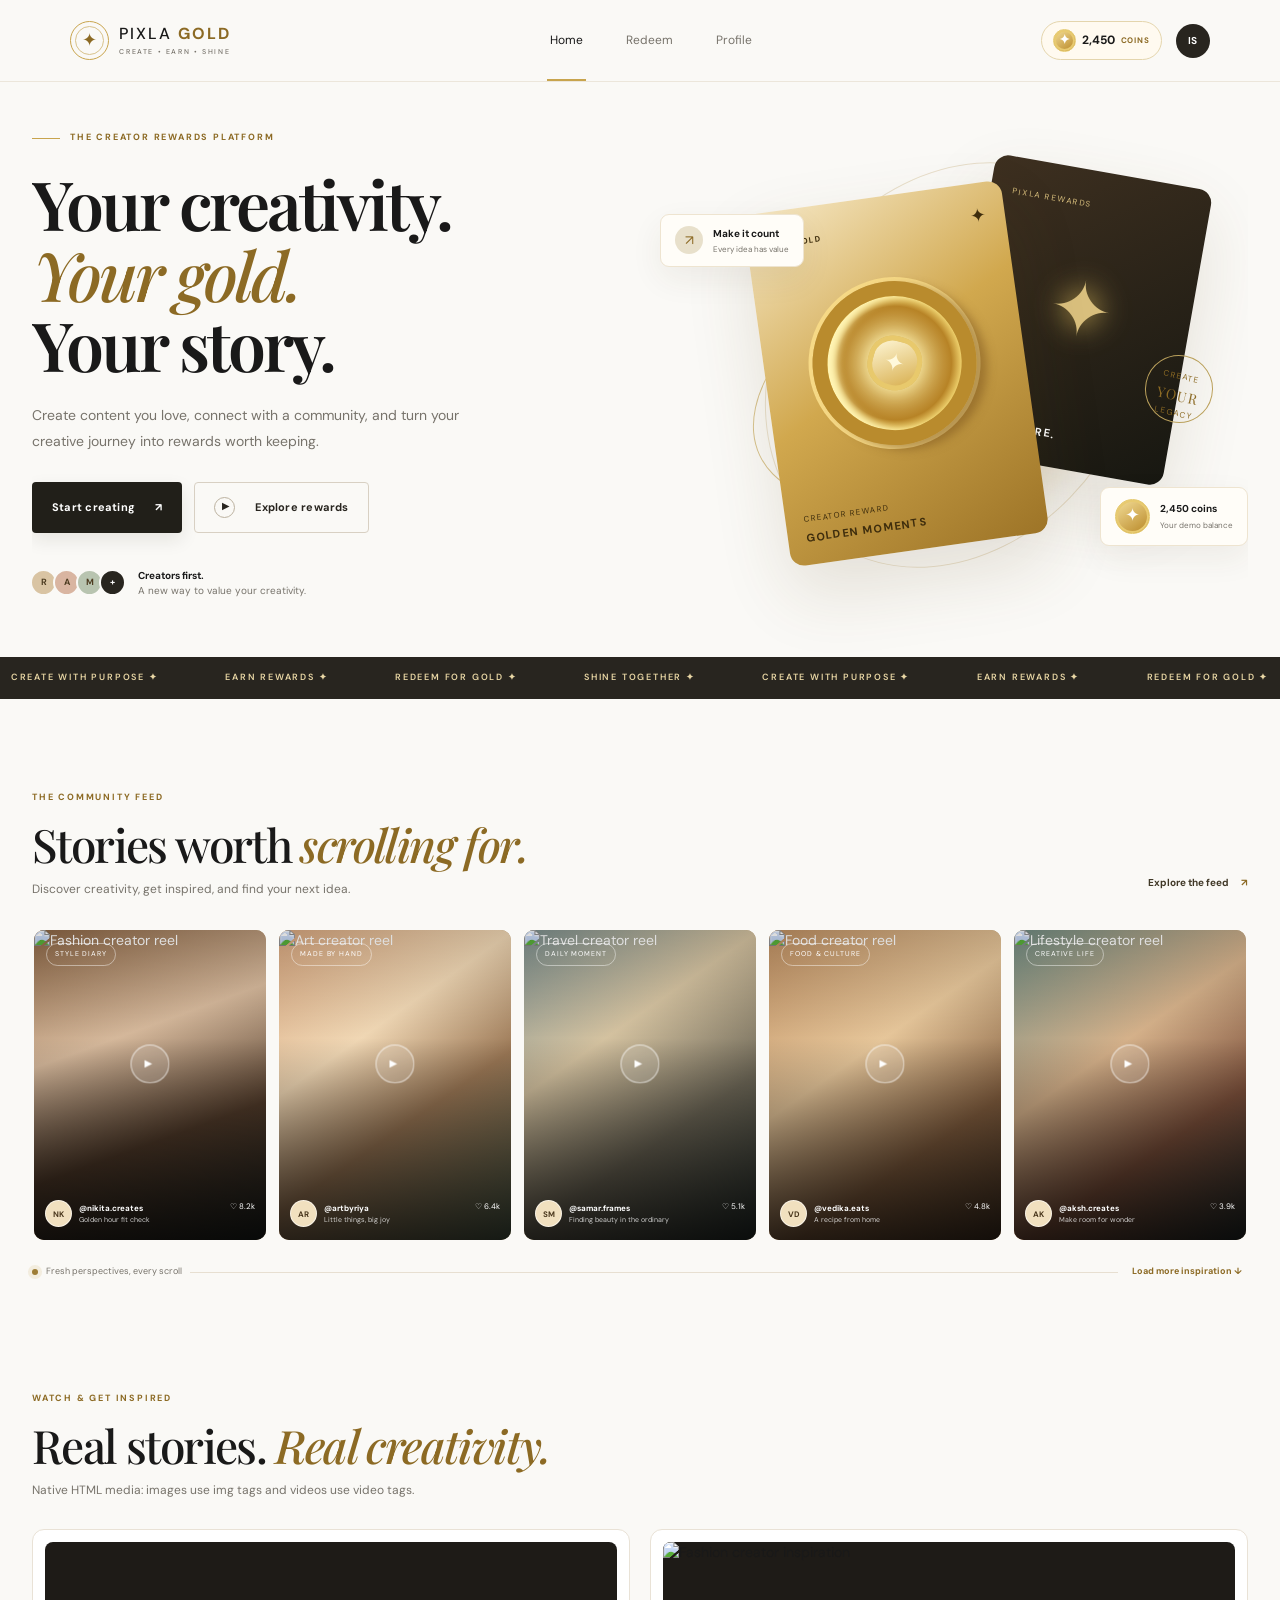
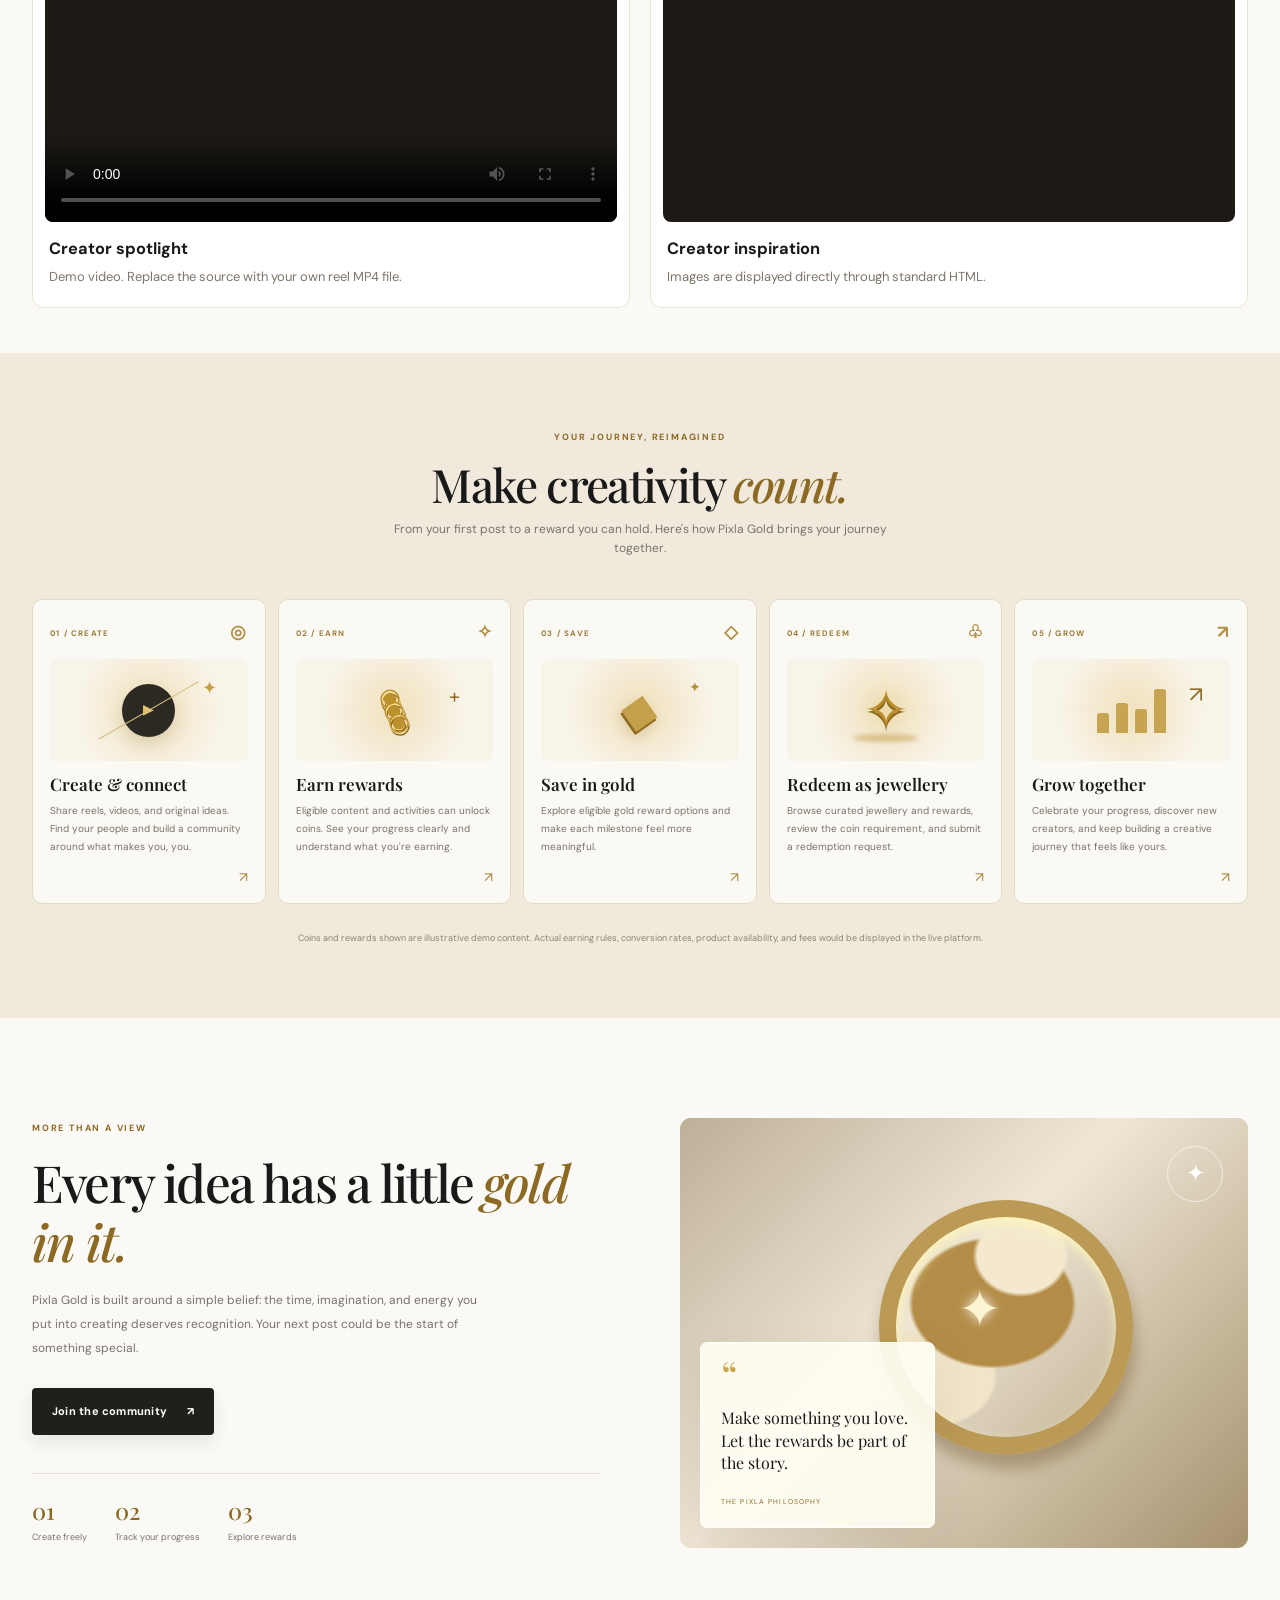
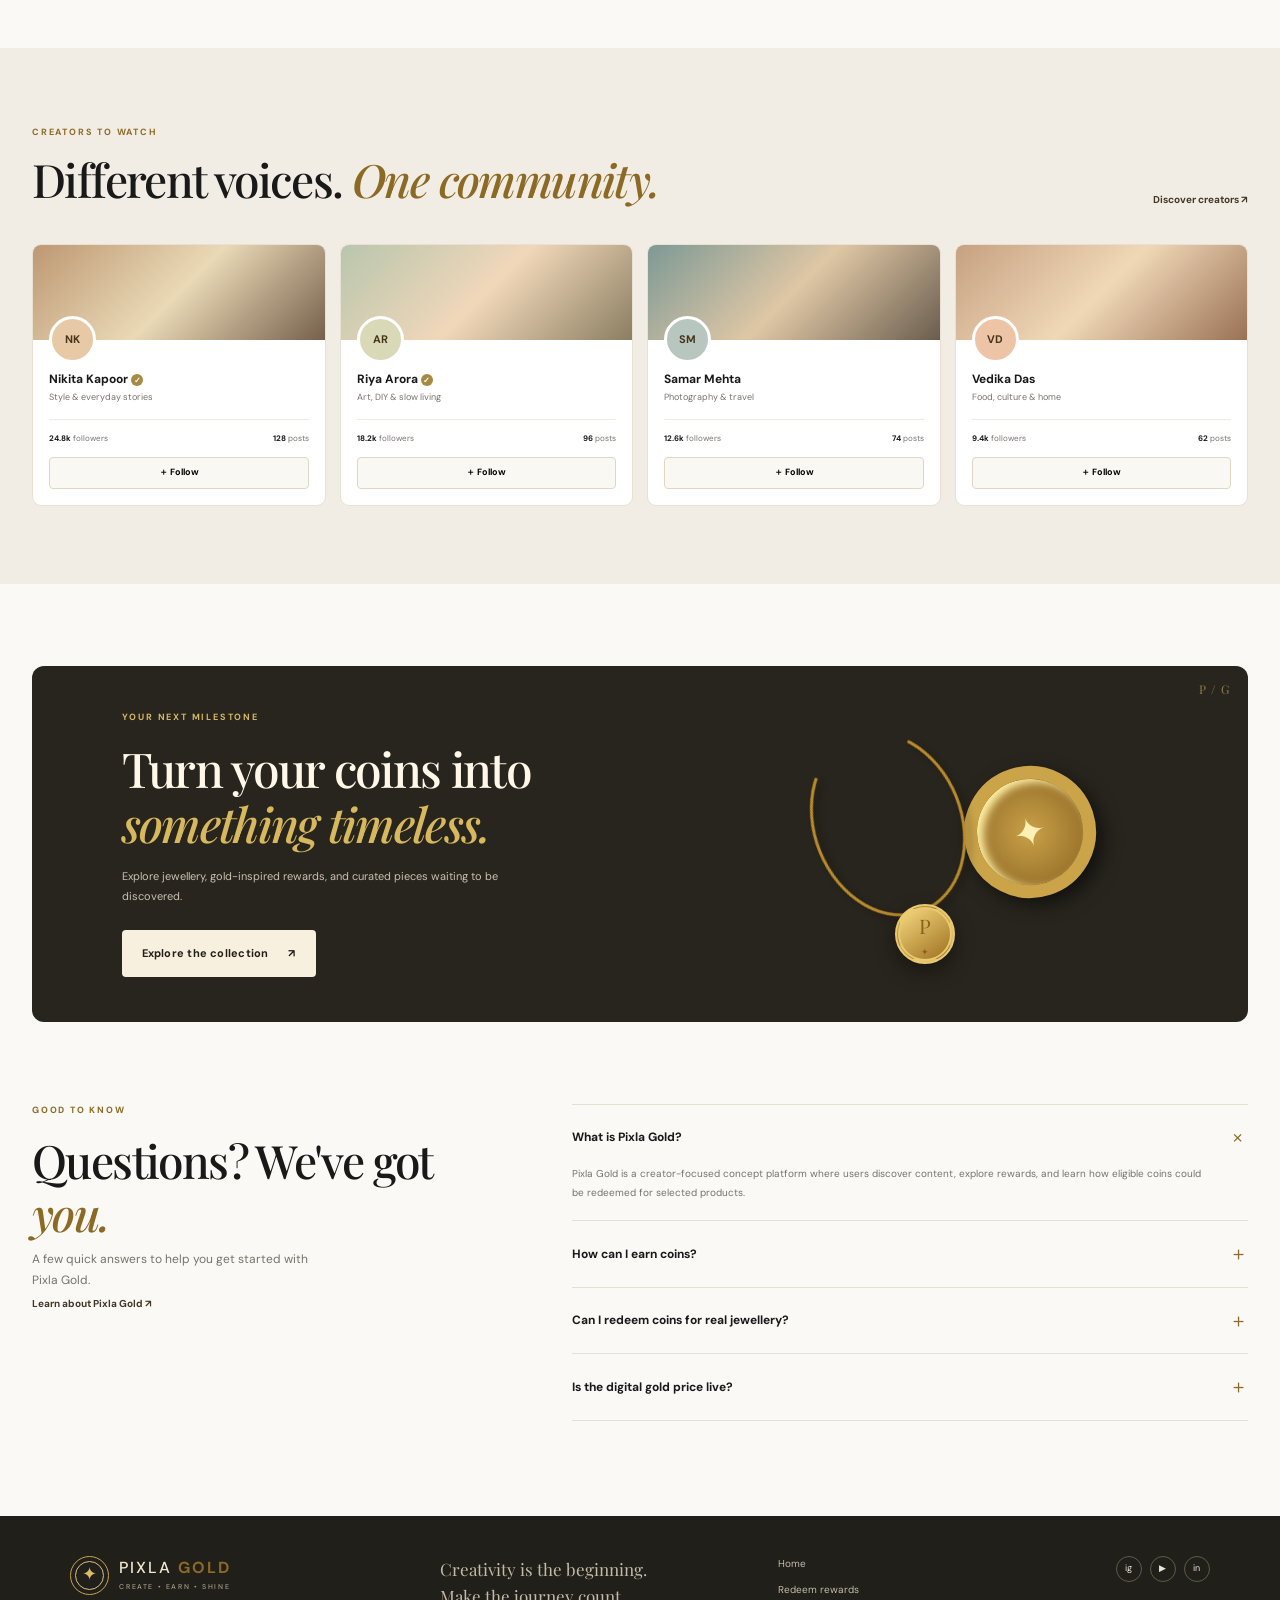
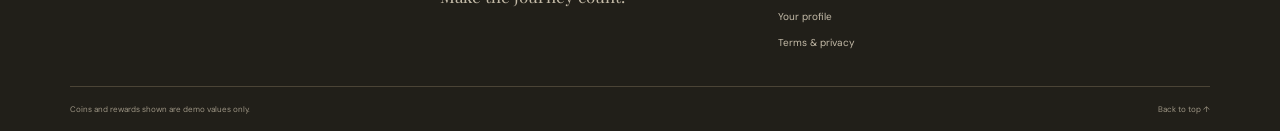
==== index.html @ 20dd3bf3 "Add files via upload" ====
<!DOCTYPE html>
<html lang="en">
<head>
  <meta charset="UTF-8">
  <meta name="viewport" content="width=device-width, initial-scale=1.0">
  <meta name="theme-color" content="#faf9f6">
  <title>PIXLA GOLD — Home</title>
  <link rel="preconnect" href="https://fonts.googleapis.com">
  <link rel="preconnect" href="https://fonts.gstatic.com" crossorigin>
  <link href="https://fonts.googleapis.com/css2?family=DM+Sans:wght@400;500;600;700&family=Playfair+Display:wght@500;600;700&display=swap" rel="stylesheet">
  <link rel="stylesheet" href="style.css">
  <link rel="stylesheet" href="pages.css">
</head>
<body id="top">
<header class="header">
    <a class="brand" href="index.html" aria-label="Pixla Gold home">
      <span class="brand-mark"><span>✦</span></span><span class="brand-copy">PIXLA <b>GOLD</b><small>CREATE • EARN • SHINE</small></span>
    </a>
    <nav class="navbar" aria-label="Main navigation">
      <a class="navbar-link active" href="index.html">Home</a>
      <a class="navbar-link" href="redeem.html">Redeem</a>
      <a class="navbar-link" href="profile.html">Profile</a>
    </nav>
    <div class="header-actions">
      <a class="coin-pill" href="profile.html"><span class="coin-icon">✦</span><span id="header-coins">2,450</span><small>COINS</small></a>
      <a class="avatar-btn" href="profile.html" aria-label="Open profile"><span>IS</span></a>
      <button class="mobile-menu" id="mobile-menu" aria-label="Open menu">☰</button>
    </div>
  </header>
<main>
<div class="page-content">
      <section class="hero section-wrap">
        <div class="hero-copy">
          <div class="eyebrow"><span class="eyebrow-line"></span> THE CREATOR REWARDS PLATFORM</div>
          <h1>Your creativity.<br><em>Your gold.</em><br>Your story.</h1>
          <p class="hero-description">Create content you love, connect with a community, and turn your creative journey into rewards worth keeping.</p>
          <div class="hero-actions">
            <a class="btn btn-dark"  href="profile.html">Start creating <span>↗</span></a>
            <a class="btn btn-light"  href="redeem.html"><span class="play-icon">▶</span> Explore rewards</a>
          </div>
          <div class="hero-proof"><div class="proof-avatars"><span>R</span><span>A</span><span>M</span><span>+</span></div><p><b>Creators first.</b><br><span>A new way to value your creativity.</span></p></div>
        </div>
        <div class="hero-art">
          <div class="hero-orbit orbit-one"></div><div class="hero-orbit orbit-two"></div>
          <div class="hero-glow"></div>
          <div class="hero-card hero-card-back"><span class="tiny-label">PIXLA REWARDS</span><div class="mini-gem">✦</div><div class="back-card-bottom">MAKE IT<br><b>MEAN MORE.</b></div></div>
          <div class="hero-card hero-card-front">
            <div class="card-top"><span>PIXLA <b>GOLD</b></span><span class="card-chip">✦</span></div>
            <div class="gold-ring"><div class="ring-stone">✦</div></div>
            <div class="card-bottom"><span>CREATOR REWARD</span><b>GOLDEN MOMENTS</b></div>
          </div>
          <div class="floating-stat stat-top"><span class="stat-icon">↗</span><div><b>Make it count</b><small>Every idea has value</small></div></div>
          <div class="floating-stat stat-bottom"><span class="coin-icon big">✦</span><div><b>2,450 coins</b><small>Your demo balance</small></div></div>
          <div class="hero-stamp">CREATE<br><span>YOUR</span><br>LEGACY</div>
        </div>
      </section>

      <section class="ticker"><div class="ticker-track"><span>CREATE WITH PURPOSE ✦</span><span>EARN REWARDS ✦</span><span>REDEEM FOR GOLD ✦</span><span>SHINE TOGETHER ✦</span><span>CREATE WITH PURPOSE ✦</span><span>EARN REWARDS ✦</span><span>REDEEM FOR GOLD ✦</span></div></section>

      <section class="section-wrap reels-section">
        <div class="section-heading"><div><div class="eyebrow">THE COMMUNITY FEED</div><h2>Stories worth <em>scrolling for.</em></h2><p>Discover creativity, get inspired, and find your next idea.</p></div><button class="text-link" id="see-all-reels">Explore the feed <span>↗</span></button></div>
        <div class="reels-row" id="reels-row">
          <article class="reel-card reel-one"><img class="reel-media" src="https://images.unsplash.com/photo-1539108753183-100077043a5e?auto=format&fit=crop&w=700&q=85" alt="Fashion creator reel" loading="lazy"><div class="reel-overlay"></div><span class="reel-tag">STYLE DIARY</span><button class="reel-play" aria-label="Play reel">▶</button><div class="reel-info"><span class="creator-avatar">NK</span><div><b>@nikita.creates</b><small>Golden hour fit check</small></div><span class="reel-likes">♡ 8.2k</span></div></article>
          <article class="reel-card reel-two"><img class="reel-media" src="https://images.unsplash.com/photo-1513364776144-60967b0f800f?auto=format&fit=crop&w=700&q=85" alt="Art creator reel" loading="lazy"><div class="reel-overlay"></div><span class="reel-tag">MADE BY HAND</span><button class="reel-play" aria-label="Play reel">▶</button><div class="reel-info"><span class="creator-avatar">AR</span><div><b>@artbyriya</b><small>Little things, big joy</small></div><span class="reel-likes">♡ 6.4k</span></div></article>
          <article class="reel-card reel-three"><img class="reel-media" src="https://images.unsplash.com/photo-1500530855697-b586d89ba3ee?auto=format&fit=crop&w=700&q=85" alt="Travel creator reel" loading="lazy"><div class="reel-overlay"></div><span class="reel-tag">DAILY MOMENT</span><button class="reel-play" aria-label="Play reel">▶</button><div class="reel-info"><span class="creator-avatar">SM</span><div><b>@samar.frames</b><small>Finding beauty in the ordinary</small></div><span class="reel-likes">♡ 5.1k</span></div></article>
          <article class="reel-card reel-four"><img class="reel-media" src="https://images.unsplash.com/photo-1490645935967-10de6ba17061?auto=format&fit=crop&w=700&q=85" alt="Food creator reel" loading="lazy"><div class="reel-overlay"></div><span class="reel-tag">FOOD & CULTURE</span><button class="reel-play" aria-label="Play reel">▶</button><div class="reel-info"><span class="creator-avatar">VD</span><div><b>@vedika.eats</b><small>A recipe from home</small></div><span class="reel-likes">♡ 4.8k</span></div></article>
          <article class="reel-card reel-five"><img class="reel-media" src="https://images.unsplash.com/photo-1490730141103-6cac27aaab94?auto=format&fit=crop&w=700&q=85" alt="Lifestyle creator reel" loading="lazy"><div class="reel-overlay"></div><span class="reel-tag">CREATIVE LIFE</span><button class="reel-play" aria-label="Play reel">▶</button><div class="reel-info"><span class="creator-avatar">AK</span><div><b>@aksh.creates</b><small>Make room for wonder</small></div><span class="reel-likes">♡ 3.9k</span></div></article>
        </div>
        <div class="feed-note"><span class="pulse-dot"></span> Fresh perspectives, every scroll <span class="feed-note-line"></span><button id="load-more">Load more inspiration ↓</button></div>
      </section>

      
      <section class="section-wrap video-section">
        <div class="section-heading"><div><div class="eyebrow">WATCH & GET INSPIRED</div><h2>Real stories. <em>Real creativity.</em></h2><p>Native HTML media: images use img tags and videos use video tags.</p></div></div>
        <div class="video-list">
          <article class="video-card">
            <video controls preload="metadata" poster="https://images.unsplash.com/photo-1529139574466-a303027c1d8b?auto=format&fit=crop&w=900&q=85">
              <source src="https://interactive-examples.mdn.mozilla.net/media/cc0-videos/flower.mp4" type="video/mp4">
              Your browser does not support the video tag.
            </video>
            <h3>Creator spotlight</h3><p>Demo video. Replace the source with your own reel MP4 file.</p>
          </article>
          <article class="video-card">
            <img src="https://images.unsplash.com/photo-1515886657613-9f3515b0c78f?auto=format&fit=crop&w=900&q=85" alt="Fashion creator inspiration" loading="lazy">
            <h3>Creator inspiration</h3><p>Images are displayed directly through standard HTML.</p>
          </article>
        </div>
      </section>
<section class="steps-section">
        <div class="section-wrap">
          <div class="section-heading centered"><div><div class="eyebrow">YOUR JOURNEY, REIMAGINED</div><h2>Make creativity <em>count.</em></h2><p>From your first post to a reward you can hold. Here's how Pixla Gold brings your journey together.</p></div></div>
          <div class="steps-grid">
            <article class="step-card"><div class="step-top"><span>01 / CREATE</span><span class="step-icon">◎</span></div><div class="step-illustration illustration-create"><span class="ill-circle">▶</span><span class="ill-star">✦</span><span class="ill-line"></span></div><h3>Create & connect</h3><p>Share reels, videos, and original ideas. Find your people and build a community around what makes you, you.</p><span class="step-arrow">↗</span></article>
            <article class="step-card"><div class="step-top"><span>02 / EARN</span><span class="step-icon">✧</span></div><div class="step-illustration illustration-earn"><span class="coin-stack">◉<br>◉<br>◉</span><span class="earn-plus">+</span></div><h3>Earn rewards</h3><p>Eligible content and activities can unlock coins. See your progress clearly and understand what you're earning.</p><span class="step-arrow">↗</span></article>
            <article class="step-card"><div class="step-top"><span>03 / SAVE</span><span class="step-icon">◇</span></div><div class="step-illustration illustration-save"><span class="save-gem">◆</span><span class="save-spark">✦</span></div><h3>Save in gold</h3><p>Explore eligible gold reward options and make each milestone feel more meaningful.</p><span class="step-arrow">↗</span></article>
            <article class="step-card"><div class="step-top"><span>04 / REDEEM</span><span class="step-icon">♧</span></div><div class="step-illustration illustration-redeem"><span class="jewel-shape">✧</span><span class="jewel-base"></span></div><h3>Redeem as jewellery</h3><p>Browse curated jewellery and rewards, review the coin requirement, and submit a redemption request.</p><span class="step-arrow">↗</span></article>
            <article class="step-card"><div class="step-top"><span>05 / GROW</span><span class="step-icon">↗</span></div><div class="step-illustration illustration-grow"><span class="grow-bars"><i></i><i></i><i></i><i></i></span><span class="grow-arrow">↗</span></div><h3>Grow together</h3><p>Celebrate your progress, discover new creators, and keep building a creative journey that feels like yours.</p><span class="step-arrow">↗</span></article>
          </div>
          <p class="steps-disclaimer">Coins and rewards shown are illustrative demo content. Actual earning rules, conversion rates, product availability, and fees would be displayed in the live platform.</p>
        </div>
      </section>

      <section class="section-wrap value-section">
        <div class="value-copy"><div class="eyebrow">MORE THAN A VIEW</div><h2>Every idea has a little <em>gold in it.</em></h2><p>Pixla Gold is built around a simple belief: the time, imagination, and energy you put into creating deserves recognition. Your next post could be the start of something special.</p><a class="btn btn-dark"  href="profile.html">Join the community <span>↗</span></a><div class="value-metrics"><div><b>01</b><span>Create freely</span></div><div><b>02</b><span>Track your progress</span></div><div><b>03</b><span>Explore rewards</span></div></div></div>
        <div class="value-visual"><div class="value-image"></div><div class="quote-card"><span>“</span><p>Make something you love. Let the rewards be part of the story.</p><small>THE PIXLA PHILOSOPHY</small></div><div class="value-orb">✦</div></div>
      </section>

      <section class="creator-section"><div class="section-wrap"><div class="section-heading"><div><div class="eyebrow">CREATORS TO WATCH</div><h2>Different voices. <em>One community.</em></h2></div><button class="text-link" id="follow-all">Discover creators ↗</button></div><div class="creator-grid">
        <article class="creator-card"><div class="creator-cover cover-a"></div><div class="creator-details"><span class="creator-big-avatar avatar-a">NK</span><h3>Nikita Kapoor <span class="verified">✓</span></h3><p>Style & everyday stories</p><div class="creator-stats"><span><b>24.8k</b> followers</span><span><b>128</b> posts</span></div><button class="follow-btn">＋ Follow</button></div></article>
        <article class="creator-card"><div class="creator-cover cover-b"></div><div class="creator-details"><span class="creator-big-avatar avatar-b">AR</span><h3>Riya Arora <span class="verified">✓</span></h3><p>Art, DIY & slow living</p><div class="creator-stats"><span><b>18.2k</b> followers</span><span><b>96</b> posts</span></div><button class="follow-btn">＋ Follow</button></div></article>
        <article class="creator-card"><div class="creator-cover cover-c"></div><div class="creator-details"><span class="creator-big-avatar avatar-c">SM</span><h3>Samar Mehta</h3><p>Photography & travel</p><div class="creator-stats"><span><b>12.6k</b> followers</span><span><b>74</b> posts</span></div><button class="follow-btn">＋ Follow</button></div></article>
        <article class="creator-card"><div class="creator-cover cover-d"></div><div class="creator-details"><span class="creator-big-avatar avatar-d">VD</span><h3>Vedika Das</h3><p>Food, culture & home</p><div class="creator-stats"><span><b>9.4k</b> followers</span><span><b>62</b> posts</span></div><button class="follow-btn">＋ Follow</button></div></article>
      </div></div></section>

      <section class="section-wrap reward-banner"><div class="reward-banner-copy"><div class="eyebrow">YOUR NEXT MILESTONE</div><h2>Turn your coins into<br><em>something timeless.</em></h2><p>Explore jewellery, gold-inspired rewards, and curated pieces waiting to be discovered.</p><a class="btn btn-cream"  href="redeem.html">Explore the collection <span>↗</span></a></div><div class="banner-jewellery"><div class="banner-ring">✦</div><div class="banner-necklace"></div><div class="banner-coin">P<span>✦</span></div></div><span class="banner-decor">P / G</span></section>

      <section class="section-wrap faq-section"><div class="faq-intro"><div class="eyebrow">GOOD TO KNOW</div><h2>Questions? We've got <em>you.</em></h2><p>A few quick answers to help you get started with Pixla Gold.</p><a class="text-link"  href="profile.html">Learn about Pixla Gold ↗</a></div><div class="faq-list">
        <details open><summary>What is Pixla Gold? <span>＋</span></summary><p>Pixla Gold is a creator-focused concept platform where users discover content, explore rewards, and learn how eligible coins could be redeemed for selected products.</p></details>
        <details><summary>How can I earn coins? <span>＋</span></summary><p>In this frontend demo, the coin balance is illustrative. A live platform would define eligible activities, verification rules, limits, and reward policies.</p></details>
        <details><summary>Can I redeem coins for real jewellery? <span>＋</span></summary><p>This prototype demonstrates the browsing experience only. Real fulfilment would require a secure backend, verified product inventory, transparent charges, and an operational redemption service.</p></details>
        <details><summary>Is the digital gold price live? <span>＋</span></summary><p>No. No live gold price or financial transaction is connected in this frontend prototype.</p></details>
      </div></section>
    </div>
</main>
  <footer class="footer"><div class="footer-main"><a class="brand footer-brand" href="index.html"><span class="brand-mark"><span>✦</span></span><span class="brand-copy">PIXLA <b>GOLD</b><small>CREATE • EARN • SHINE</small></span></a><p>Creativity is the beginning.<br>Make the journey count.</p><div class="footer-nav"><a href="index.html">Home</a><a href="redeem.html">Redeem rewards</a><a href="profile.html">Your profile</a><a href="#terms" id="terms-link">Terms & privacy</a></div><div class="footer-social"><span>ig</span><span>▶</span><span>in</span></div></div><div class="footer-bottom"><span>Coins and rewards shown are demo values only.</span><a href="#top">Back to top ↑</a></div></footer>
<script src="common.js"></script>
<script src="home.js"></script>
</body>
</html>
---- style.css ----
:root{--paper:#faf9f6;--cream:#f1e8d7;--gold:#c8a44d;--gold-dark:#8c6a24;--ink:#191919;--muted:#77736b;--line:#e7dfd1;--white:#fff;--serif:"Playfair Display",Georgia,serif;--sans:"DM Sans",Arial,sans-serif;--radius:22px;--shadow:0 18px 50px rgba(42,31,10,.08)}
*{box-sizing:border-box}html{scroll-behavior:smooth}body{margin:0;background:var(--paper);color:var(--ink);font-family:var(--sans);font-size:14px;line-height:1.55}button,input{font:inherit}button{cursor:pointer}button:focus-visible,a:focus-visible,input:focus-visible{outline:2px solid var(--gold-dark);outline-offset:3px}a{color:inherit;text-decoration:none}.header{height:82px;padding:0 clamp(20px,5.5vw,88px);display:flex;align-items:center;justify-content:space-between;background:rgba(250,249,246,.92);border-bottom:1px solid rgba(231,223,209,.7);position:sticky;top:0;z-index:50;backdrop-filter:blur(16px)}.brand{display:flex;align-items:center;gap:10px;min-width:190px}.brand-mark{width:39px;height:39px;border:1px solid var(--gold);border-radius:50%;display:grid;place-items:center;color:var(--gold-dark);position:relative}.brand-mark:before{content:"";position:absolute;inset:4px;border:1px solid #d7c18a;border-radius:50%}.brand-mark span{font-size:18px}.brand-copy{font-size:16px;letter-spacing:.12em;font-weight:500;line-height:1.15}.brand-copy b{color:var(--gold-dark);font-weight:700}.brand-copy small{display:block;font-size:7px;letter-spacing:.23em;color:var(--muted);margin-top:5px}.navbar{display:flex;align-items:center;gap:37px;height:100%}.navbar-link{height:100%;border:0;background:none;color:#77736b;font-size:12px;position:relative;padding:0 3px}.navbar-link.active,.navbar-link:hover{color:var(--ink)}.navbar-link.active:after{content:"";height:2px;background:var(--gold);position:absolute;bottom:0;left:0;right:0}.header-actions{display:flex;align-items:center;gap:14px}.coin-pill{display:flex;align-items:center;gap:6px;border:1px solid #e4d5ad;border-radius:40px;padding:7px 11px;background:#fffaf0;font-weight:700;font-size:12px}.coin-pill small{font-size:8px;letter-spacing:.1em;color:var(--gold-dark)}.coin-icon{display:inline-grid;place-items:center;width:23px;height:23px;border-radius:50%;background:linear-gradient(145deg,#f4df9b,#b88725);color:#fff;border:1px solid #e5c96d;font-size:13px;box-shadow:inset 0 0 0 2px #e8ca70}.coin-icon.big{width:35px;height:35px;font-size:18px}.avatar-btn{border:0;background:#28251f;color:#fff;border-radius:50%;width:34px;height:34px;display:grid;place-items:center;font-size:10px;font-weight:700}.mobile-menu{display:none;border:0;background:transparent;font-size:22px}.page{display:none}.page.active{display:block}.section-wrap{width:min(1240px,calc(100% - 64px));margin:0 auto}.hero{min-height:575px;display:grid;grid-template-columns:1fr 1fr;align-items:center;gap:40px;padding-top:45px;padding-bottom:55px;overflow:hidden}.eyebrow{font-size:9px;letter-spacing:.2em;font-weight:700;color:var(--gold-dark);display:flex;align-items:center;gap:10px}.eyebrow-line{height:1px;width:28px;background:var(--gold)}h1,h2,h3,p{margin-top:0}.hero h1,.redeem-hero h1,.profile-heading h1{font:600 clamp(44px,5.3vw,72px)/1.04 var(--serif);letter-spacing:-.045em;margin:23px 0 22px}.hero h1 em,h2 em,.redeem-hero h1 em,.profile-heading h1 em{color:var(--gold-dark);font-weight:500}.hero-description{max-width:440px;color:var(--muted);font-size:14px;line-height:1.9}.hero-actions{display:flex;gap:12px;margin-top:27px}.btn{border:1px solid transparent;border-radius:4px;padding:14px 19px;font-size:11px;letter-spacing:.02em;font-weight:700;display:inline-flex;align-items:center;justify-content:center;gap:20px;transition:transform .2s,background .2s,box-shadow .2s}.btn:hover{transform:translateY(-2px)}.btn-dark{background:#211f19;color:white;box-shadow:0 7px 18px #211f1918}.btn-dark:hover{background:#3a3323}.btn-light{background:transparent;border-color:#d8d0c3;color:#28251f}.btn-light:hover,.btn-outline:hover{background:#f1e8d7}.btn-cream{background:#f8f0de;color:#211f19}.btn-cream:hover{background:#fff}.play-icon{font-size:9px;border:1px solid #bcb2a0;border-radius:50%;width:21px;height:21px;display:grid;place-items:center;padding-left:2px}.hero-proof{display:flex;align-items:center;gap:12px;margin-top:35px}.proof-avatars{display:flex;padding-left:2px}.proof-avatars span{margin-left:-4px;width:27px;height:27px;border:2px solid var(--paper);border-radius:50%;background:#d9c4a3;color:#4e3d22;display:grid;place-items:center;font-size:9px;font-weight:700}.proof-avatars span:nth-child(2){background:#d9b5a1}.proof-avatars span:nth-child(3){background:#b8c4b0}.proof-avatars span:nth-child(4){background:#28251f;color:#fff}.hero-proof p{font-size:10px;line-height:1.5;margin:0}.hero-proof p span{color:var(--muted)}.hero-art{height:470px;position:relative;display:grid;place-items:center}.hero-glow{position:absolute;width:330px;height:330px;border-radius:50%;background:radial-gradient(circle,#e8d8ad 0,#f2e9d6 45%,transparent 72%);filter:blur(4px)}.hero-orbit{position:absolute;border:1px solid #d7c28c;border-radius:50%;transform:rotate(-25deg)}.orbit-one{width:430px;height:235px}.orbit-two{width:350px;height:430px;transform:rotate(35deg);border-color:#e8dfcb}.hero-card{position:absolute;border-radius:14px;box-shadow:0 30px 70px #5a441f24;overflow:hidden}.hero-card-back{width:220px;height:300px;right:10%;top:40px;background:linear-gradient(145deg,#3e3020,#171711);color:#d9bf7d;padding:22px;transform:rotate(10deg)}.tiny-label{font-size:8px;letter-spacing:.2em}.mini-gem{font-size:76px;text-align:center;margin-top:38px;text-shadow:0 0 30px #d8b85b}.back-card-bottom{font-size:11px;letter-spacing:.14em;line-height:1.7;position:absolute;bottom:23px}.back-card-bottom b{color:#fff}.hero-card-front{width:260px;height:355px;left:18%;top:66px;background:linear-gradient(150deg,#f6e8c6,#d1a84e 46%,#9d7427);transform:rotate(-8deg);padding:18px;color:#3e2d0d}.card-top,.card-bottom{display:flex;justify-content:space-between;align-items:center;font-size:8px;letter-spacing:.14em}.card-chip{font-size:19px}.gold-ring{position:absolute;width:164px;height:164px;left:50%;top:47%;transform:translate(-50%,-50%) rotate(-22deg);border-radius:50%;border:15px solid #b98b2d;box-shadow:inset 8px 5px 9px #fff5b5,7px 9px 10px #79521c80,0 0 0 4px #f6d986;display:grid;place-items:center;background:radial-gradient(circle,#f9e9a5 0,#b78326 60%,#e9c965 70%)}.ring-stone{width:54px;height:54px;display:grid;place-items:center;background:linear-gradient(145deg,#fff8d9,#d7ad4b);border:5px solid #e8c96c;border-radius:45% 45% 48% 48%;transform:rotate(45deg);font-size:25px;color:#fff9dc;box-shadow:0 0 20px #fff4b1}.card-bottom{position:absolute;bottom:18px;left:18px;right:18px;display:block}.card-bottom b{display:block;font-size:11px;margin-top:5px;letter-spacing:.12em}.floating-stat{position:absolute;background:#fffdf8;border:1px solid #eee4d0;border-radius:9px;box-shadow:0 12px 32px #4d3c1b12;display:flex;align-items:center;gap:10px;padding:11px 14px;z-index:2}.floating-stat b{display:block;font-size:10px}.floating-stat small{display:block;font-size:8px;color:var(--muted);margin-top:2px}.stat-top{top:84px;left:0}.stat-bottom{bottom:54px;right:0}.stat-icon{width:28px;height:28px;border-radius:50%;background:#e8e0cb;display:grid;place-items:center;color:var(--gold-dark)}.hero-stamp{position:absolute;right:6%;top:48%;font-size:8px;line-height:1.7;letter-spacing:.16em;text-align:center;border:1px solid #bba15c;border-radius:50%;width:68px;height:68px;padding-top:14px;transform:rotate(12deg);color:#8c6a24}.hero-stamp span{font-family:var(--serif);font-size:14px}.ticker{overflow:hidden;background:#28251f;color:#e8d6a4;padding:14px 0}.ticker-track{display:flex;justify-content:space-around;gap:45px;white-space:nowrap;font-size:9px;letter-spacing:.2em;font-weight:600;animation:ticker 30s linear infinite}@keyframes ticker{to{transform:translateX(-8%)}}.reels-section{padding-top:92px;padding-bottom:80px}.section-heading{display:flex;align-items:end;justify-content:space-between;gap:25px;margin-bottom:29px}.section-heading h2,.faq-intro h2,.value-copy h2,.reward-banner h2,.about-section h2,.redeem-how h2{font:500 clamp(30px,3.6vw,46px)/1.15 var(--serif);letter-spacing:-.035em;margin:13px 0 9px}.section-heading p,.faq-intro p{color:var(--muted);font-size:12px;margin-bottom:0}.text-link{border:0;background:none;padding:8px 0;color:#403827;font-size:10px;font-weight:700;white-space:nowrap}.text-link span{color:var(--gold-dark);margin-left:10px}.reels-row{display:grid;grid-template-columns:repeat(5,minmax(0,1fr));gap:13px;overflow-x:auto;scrollbar-width:thin;padding:3px 2px 15px}.reel-card{height:310px;min-width:175px;border-radius:10px;position:relative;overflow:hidden;color:white;background:#a68b65;isolation:isolate}.reel-card:before{content:"";position:absolute;inset:0;z-index:-2;background-size:cover;background-position:center;transition:transform .6s}.reel-card:hover:before{transform:scale(1.07)}.reel-one:before{background:linear-gradient(160deg,#8b6544,#d5b89b 35%,#513b2a 65%,#1d211e)}.reel-two:before{background:linear-gradient(145deg,#d6a57d,#f0d7b4 35%,#9a7755 60%,#4d5c48)}.reel-three:before{background:linear-gradient(145deg,#7b8e8d,#d4c2a0 35%,#6c6656 65%,#252e2b)}.reel-four:before{background:linear-gradient(145deg,#bd8e61,#e6c69a 40%,#815d3e 70%,#443222)}.reel-five:before{background:linear-gradient(145deg,#6f8b82,#d5b18a 40%,#7c503b 68%,#242b29)}.reel-overlay{position:absolute;inset:0;background:linear-gradient(180deg,#00000024 0%,transparent 35%,#000000b8 100%);z-index:-1}.reel-tag{position:absolute;top:13px;left:12px;border:1px solid #ffffff70;border-radius:30px;padding:5px 8px;font-size:7px;letter-spacing:.13em}.reel-play{position:absolute;top:43%;left:50%;transform:translate(-50%,-50%);width:39px;height:39px;border-radius:50%;border:1px solid #ffffffa8;background:#ffffff24;color:#fff;backdrop-filter:blur(6px);font-size:10px;padding-left:3px}.reel-info{position:absolute;bottom:13px;left:11px;right:11px;display:flex;align-items:center;gap:7px}.creator-avatar{width:27px;height:27px;display:grid;place-items:center;border-radius:50%;background:#f1e0bf;color:#49361c;font-size:8px;font-weight:700;flex-shrink:0;border:1px solid #ffffff99}.reel-info b{font-size:8px;display:block}.reel-info small{font-size:7px;display:block;color:#ffffffc9;max-width:100px;white-space:nowrap;overflow:hidden;text-overflow:ellipsis}.reel-likes{font-size:8px;margin-left:auto;align-self:flex-start}.feed-note{display:flex;align-items:center;gap:8px;font-size:9px;color:var(--muted);margin-top:9px}.pulse-dot{width:6px;height:6px;border-radius:50%;background:#9e7d35;box-shadow:0 0 0 4px #c8a44d24}.feed-note-line{height:1px;background:var(--line);flex:1}.feed-note button{border:0;background:none;color:var(--gold-dark);font-size:9px;font-weight:700}.steps-section{background:#f1e9dc;padding:78px 0 72px}.centered{justify-content:center;text-align:center}.centered .eyebrow{justify-content:center}.centered p{max-width:500px;margin:0 auto}.steps-grid{display:grid;grid-template-columns:repeat(5,1fr);gap:12px;margin-top:42px}.step-card{background:#fbf9f4;border:1px solid #e5dac6;border-radius:10px;padding:19px 17px 23px;min-height:305px;position:relative;transition:transform .25s,box-shadow .25s}.step-card:hover{transform:translateY(-5px);box-shadow:var(--shadow)}.step-top{display:flex;justify-content:space-between;align-items:center;color:#9a7b3a;font-size:8px;letter-spacing:.15em;font-weight:700}.step-icon{font-size:18px;color:#b39148}.step-illustration{height:102px;margin:12px 0;display:grid;place-items:center;position:relative;overflow:hidden;background:radial-gradient(circle,#f1e1bc,#f8f4e9 65%);border-radius:7px}.ill-circle{width:53px;height:53px;border-radius:50%;background:#2b2922;color:#e4c46e;display:grid;place-items:center;font-size:14px;box-shadow:0 7px 15px #6d55222c}.ill-star{position:absolute;top:16px;right:31px;color:#c6a044;font-size:18px}.ill-line{position:absolute;width:115px;height:1px;background:#d3bd83;transform:rotate(-30deg)}.coin-stack{font-size:25px;line-height:.5;color:#bc902c;text-shadow:0 2px 0 #f5dc8c,0 4px 0 #8f651c;transform:rotate(-20deg)}.earn-plus{position:absolute;right:33px;top:22px;color:#8c6a24;font-size:20px}.save-gem{font-size:48px;color:#c5a04a;text-shadow:0 3px 0 #8d681e,0 7px 14px #8d681e44;transform:rotate(10deg)}.save-spark{position:absolute;top:18px;right:38px;color:#b48d36}.jewel-shape{font-size:55px;color:#bb8d29;text-shadow:0 3px 0 #8d681e,0 0 20px #dfc77f}.jewel-base{position:absolute;bottom:19px;width:65px;height:8px;border-radius:50%;background:#d8c18b;filter:blur(2px)}.grow-bars{display:flex;align-items:end;gap:7px;height:45px}.grow-bars i{display:block;width:12px;border-radius:3px 3px 0 0;background:#c7a451;height:20px}.grow-bars i:nth-child(2){height:30px}.grow-bars i:nth-child(3){height:24px}.grow-bars i:nth-child(4){height:44px}.grow-arrow{position:absolute;top:19px;right:27px;font-size:22px;color:#8c6a24}.step-card h3{font:600 17px var(--serif);margin:10px 0 7px}.step-card p{font-size:10px;color:var(--muted);line-height:1.8;margin:0}.step-arrow{position:absolute;bottom:15px;right:17px;color:#a9873e}.steps-disclaimer{text-align:center;font-size:9px;color:#8b8374;margin:28px 0 0}.value-section{display:grid;grid-template-columns:1fr 1fr;gap:80px;align-items:center;padding-top:100px;padding-bottom:100px}.value-copy h2{font-size:clamp(35px,4vw,52px);margin:17px 0}.value-copy>p{font-size:12px;line-height:2;color:var(--muted);max-width:450px}.value-copy .btn{margin-top:16px}.value-metrics{display:flex;gap:28px;border-top:1px solid var(--line);margin-top:38px;padding-top:21px}.value-metrics div{display:flex;flex-direction:column;gap:5px}.value-metrics b{font:500 23px var(--serif);color:var(--gold-dark)}.value-metrics span{font-size:9px;color:var(--muted)}.value-visual{height:430px;position:relative;background:#e7ddc8;border-radius:11px;overflow:hidden}.value-image{position:absolute;inset:0;background:radial-gradient(ellipse at 60% 32%,#f7e9c8 0 9%,transparent 10%),radial-gradient(ellipse at 55% 43%,#bc8c36 0 18%,transparent 19%),radial-gradient(ellipse at 45% 60%,#f4e5c2 0 13%,transparent 14%),linear-gradient(135deg,#c1b091,#f1e6d0 44%,#aa9164);filter:saturate(.8)}.value-image:before{content:"";position:absolute;width:220px;height:220px;border:17px solid #c39a43;border-radius:50%;left:35%;top:19%;transform:rotate(25deg);box-shadow:inset 4px 5px 12px #fff5b2,8px 12px 15px #72521d66}.value-image:after{content:"✦";position:absolute;left:49%;top:35%;font-size:52px;color:#fff4c8;text-shadow:0 0 12px #fff}.quote-card{position:absolute;bottom:20px;left:20px;width:235px;padding:20px 20px 17px;background:#fffdf3ed;border:1px solid #fff;border-radius:7px;box-shadow:var(--shadow)}.quote-card>span{font:40px var(--serif);color:var(--gold);line-height:.6}.quote-card p{font:16px/1.4 var(--serif);margin:10px 0 14px}.quote-card small{font-size:7px;letter-spacing:.16em;color:var(--gold-dark)}.value-orb{position:absolute;top:28px;right:25px;border:1px solid #fff9;width:56px;height:56px;border-radius:50%;display:grid;place-items:center;color:white;font-size:23px}.creator-section{background:#f2ede4;padding:78px 0}.creator-grid{display:grid;grid-template-columns:repeat(4,1fr);gap:14px}.creator-card{background:#fff;border:1px solid #e8e0d3;border-radius:9px;overflow:hidden}.creator-cover{height:95px}.cover-a{background:linear-gradient(135deg,#bd9873,#ead9b6,#75604b)}.cover-b{background:linear-gradient(135deg,#b8c6ad,#f1d7ba,#8b7e61)}.cover-c{background:linear-gradient(135deg,#7d9995,#dfc7a5,#6a5d4e)}.cover-d{background:linear-gradient(135deg,#c6a181,#f0d8b7,#9a7155)}.creator-details{padding:0 16px 16px;position:relative}.creator-big-avatar{display:grid;place-items:center;width:47px;height:47px;border-radius:50%;border:3px solid white;margin-top:-24px;position:relative;font-size:11px;font-weight:700;color:#47351a}.avatar-a{background:#e7c9a5}.avatar-b{background:#d9d9b8}.avatar-c{background:#b7c7bf}.avatar-d{background:#edc4a6}.creator-details h3{font-size:12px;margin:7px 0 2px}.verified{display:inline-grid;place-items:center;background:#a68a42;color:#fff;width:12px;height:12px;border-radius:50%;font-size:8px}.creator-details p{font-size:9px;color:var(--muted);margin-bottom:14px}.creator-stats{display:flex;justify-content:space-between;border-top:1px solid #eee8df;padding-top:12px;font-size:8px;color:var(--muted)}.creator-stats b{color:var(--ink)}.follow-btn{width:100%;border:1px solid #e0d6c4;background:#faf8f2;padding:8px;margin-top:13px;border-radius:4px;font-size:9px;font-weight:700}.follow-btn.following{background:#28251f;color:#fff;border-color:#28251f}.reward-banner{background:#28251e;color:#fff8e8;border-radius:12px;margin-top:82px;margin-bottom:82px;min-height:335px;display:flex;align-items:center;justify-content:space-between;padding:45px 7%;position:relative;overflow:hidden}.reward-banner .eyebrow{color:#d4b966}.reward-banner h2{font-size:clamp(35px,4vw,48px);margin:16px 0}.reward-banner h2 em{color:#d7b85d}.reward-banner p{font-size:11px;color:#c9c2b2;max-width:390px;line-height:1.8}.reward-banner .btn{margin-top:12px}.banner-jewellery{height:245px;width:360px;position:relative;flex-shrink:0}.banner-ring{position:absolute;right:62px;top:45px;width:132px;height:132px;border:13px solid #cba449;border-radius:50%;display:grid;place-items:center;font-size:40px;color:#fff0b6;box-shadow:inset 5px 5px 8px #fff0a4,5px 9px 18px #0008;transform:rotate(-18deg);background:radial-gradient(circle,#c9a148,#8b6423)}.banner-necklace{position:absolute;width:150px;height:190px;left:15px;top:8px;border:3px solid #b98b2c;border-top-color:transparent;border-radius:50%;transform:rotate(-22deg);filter:drop-shadow(3px 5px 4px #0006)}.banner-coin{position:absolute;left:97px;bottom:2px;width:60px;height:60px;border-radius:50%;background:linear-gradient(145deg,#f6d980,#9e7020);border:5px double #e9ca70;color:#8b621a;display:grid;place-items:center;font:20px var(--serif);box-shadow:0 8px 20px #0006}.banner-coin span{font-size:9px}.banner-decor{position:absolute;right:18px;top:15px;font:12px var(--serif);letter-spacing:.1em;color:#d7b85d;opacity:.6}.faq-section{display:grid;grid-template-columns:.8fr 1.2fr;gap:90px;padding-bottom:95px}.faq-intro h2{margin-top:16px}.faq-intro p{line-height:1.8;max-width:290px}.faq-intro .text-link{margin-top:20px}.faq-list details{border-bottom:1px solid var(--line);padding:18px 0}.faq-list details:first-child{border-top:1px solid var(--line)}.faq-list summary{list-style:none;display:flex;align-items:center;justify-content:space-between;gap:15px;font-size:12px;font-weight:700;cursor:pointer}.faq-list summary::-webkit-details-marker{display:none}.faq-list summary span{font-size:19px;font-weight:400;color:var(--gold-dark);transition:transform .2s}.faq-list details[open] summary span{transform:rotate(45deg)}.faq-list details p{font-size:10px;color:var(--muted);line-height:1.9;margin:12px 35px 0 0}.footer{background:#211f19;color:#eae4d7;padding:40px clamp(22px,5.5vw,88px) 0}.footer-main{display:grid;grid-template-columns:1.1fr 1fr 1fr auto;gap:25px;align-items:start;padding-bottom:35px}.footer-brand .brand-copy{color:#f4ead2}.footer-brand .brand-copy small{color:#a79d88}.footer-brand .brand-mark{border-color:#c8a44d;color:#d8bc69}.footer-main>p{font:17px/1.6 var(--serif);color:#c4bba8;margin:0}.footer-nav{display:flex;flex-direction:column;gap:11px}.footer-nav button,.footer-nav a{border:0;background:none;text-align:left;color:#c4bba8;font-size:10px;padding:0}.footer-nav button:hover,.footer-nav a:hover{color:#fff}.footer-social{display:flex;gap:8px}.footer-social span{width:26px;height:26px;border:1px solid #625a48;border-radius:50%;display:grid;place-items:center;font-size:9px}.footer-bottom{border-top:1px solid #4b4436;padding:16px 0;display:flex;justify-content:space-between;gap:15px;font-size:8px;color:#9c9483}.footer-bottom button{background:none;border:0;color:#e3d1a0;font-size:8px}.redeem-hero{display:grid;grid-template-columns:1fr .9fr;min-height:480px;align-items:center;gap:50px;padding-top:35px;padding-bottom:45px}.redeem-hero h1{font-size:clamp(42px,5vw,65px)}.redeem-hero-copy>p{font-size:12px;line-height:1.9;color:var(--muted);max-width:450px}.redeem-balance{display:flex;align-items:center;gap:12px;margin-top:30px;padding:13px 15px;background:#fffdf8;border:1px solid var(--line);border-radius:8px;max-width:390px}.redeem-balance small{display:block;font-size:7px;letter-spacing:.14em;color:var(--muted)}.redeem-balance b{font-size:15px}.redeem-balance .text-link{margin-left:auto}.redeem-hero-art{height:365px;position:relative;overflow:hidden;background:linear-gradient(140deg,#e8dcc4,#f5efe3 50%,#d7c49f);border-radius:12px}.redeem-art-disc{position:absolute;width:290px;height:290px;border-radius:50%;background:radial-gradient(circle at 35% 25%,#fff1c1,#c39a41 45%,#8c6422 65%,#ead28b 75%);top:28px;left:50%;transform:translateX(-50%);box-shadow:inset 10px 10px 20px #fff5c4,0 20px 30px #6d501f33}.redeem-necklace{position:absolute;width:195px;height:250px;border:5px solid #bd8b2c;border-top-color:transparent;border-radius:50%;left:50%;top:45px;transform:translateX(-50%) rotate(8deg);filter:drop-shadow(4px 7px 4px #6d501f88)}.redeem-ring{position:absolute;top:135px;left:calc(50% - 38px);width:76px;height:76px;border:10px solid #f0cd69;border-radius:50%;display:grid;place-items:center;color:#fff3bc;font-size:24px;background:linear-gradient(135deg,#a87922,#e5c05e);box-shadow:0 8px 12px #59401666}.redeem-art-caption{position:absolute;bottom:17px;left:20px;right:20px;display:flex;justify-content:space-between;font-size:8px;letter-spacing:.17em;color:#5c4826}.redeem-how{text-align:center;padding-top:38px;padding-bottom:70px}.redeem-how>.eyebrow{justify-content:center}.redeem-how h2{margin:13px 0 30px}.redeem-how-grid{display:grid;grid-template-columns:repeat(3,1fr);text-align:left;gap:18px}.redeem-how-grid>div{padding:23px;border:1px solid var(--line);background:#fffdf9;border-radius:8px}.redeem-how-grid span{display:block;color:var(--gold-dark);font-size:10px;letter-spacing:.15em;margin-bottom:22px}.redeem-how-grid b{font:18px var(--serif)}.redeem-how-grid p{color:var(--muted);font-size:10px;line-height:1.8;margin:8px 0 0}.product-section{padding-top:55px;padding-bottom:80px}.product-search{display:flex;align-items:center;gap:9px;border:1px solid var(--line);background:#fffdf9;border-radius:5px;padding:9px 12px;width:220px}.product-search span{font-size:19px;color:var(--gold-dark)}.product-search input{border:0;outline:0;background:transparent;min-width:0;width:100%;font-size:10px}.category-tabs{display:flex;gap:8px;overflow:auto;padding:2px 0 20px;scrollbar-width:thin}.category-tab{white-space:nowrap;border:1px solid #e5ddcf;background:transparent;border-radius:4px;padding:9px 12px;color:#696357;font-size:9px}.category-tab span{margin-left:10px;color:#9b8a66;font-size:8px}.category-tab.active,.category-tab:hover{background:#28251f;color:#fff;border-color:#28251f}.category-tab.active span{color:#e2c66d}.product-grid{display:grid;grid-template-columns:repeat(3,1fr);gap:20px}.product-card{background:#fff;border:1px solid #e9e2d6;border-radius:8px;overflow:hidden;transition:transform .25s,box-shadow .25s}.product-card:hover{transform:translateY(-4px);box-shadow:var(--shadow)}.product-art{height:225px;display:grid;place-items:center;position:relative;overflow:hidden;background:linear-gradient(140deg,#f2eadb,#e2d0ae)}.product-art:before{content:"";position:absolute;width:175px;height:175px;border-radius:50%;background:radial-gradient(circle,#fff8df,#ddc58e 70%,transparent 72%);opacity:.85}.product-art.gold-art{background:linear-gradient(140deg,#f0e1b7,#d6b56a)}.product-art.digital-art{background:linear-gradient(140deg,#e2e8dc,#b5c1a5)}.product-art.women-art{background:linear-gradient(140deg,#f1dfd4,#d8b49e)}.product-art.men-art{background:linear-gradient(140deg,#dedbd1,#a9a28e)}.product-art.kids-art{background:linear-gradient(140deg,#e8dfed,#c5b3d4)}.product-emoji{position:relative;z-index:1;font-size:82px;filter:drop-shadow(0 9px 7px #6c4c1d2b);color:#b58a30}.product-emoji.ring-emoji{font-size:92px;transform:rotate(-20deg)}.product-emoji.neck-emoji{font-size:86px}.product-label{position:absolute;top:12px;left:12px;background:#fffaf0d9;border:1px solid #fff;padding:5px 8px;border-radius:20px;font-size:7px;letter-spacing:.12em;color:#71551e}.product-heart{position:absolute;right:11px;top:10px;width:27px;height:27px;border:1px solid #ffffffad;border-radius:50%;background:#fff9;color:#5e5140;font-size:15px}.product-info{padding:15px 15px 17px}.product-meta{display:flex;justify-content:space-between;gap:10px;font-size:8px;letter-spacing:.1em;color:#9a7b3a}.product-info h3{font:18px var(--serif);margin:7px 0 5px}.product-info p{font-size:9px;color:var(--muted);margin-bottom:15px}.product-bottom{display:flex;align-items:center;justify-content:space-between;border-top:1px solid #eee7dc;padding-top:12px}.product-price{font-size:12px;font-weight:700}.product-price small{font-size:8px;color:var(--muted);font-weight:400}.redeem-btn{background:#28251f;color:#fff;border:0;border-radius:4px;padding:9px 12px;font-size:9px;font-weight:700}.redeem-btn:hover{background:#59472a}.product-note{font-size:9px;color:#8b8374;line-height:1.8;margin-top:24px}.redeem-promo{background:#a88b4c;color:#fff9e9;border-radius:10px;min-height:265px;padding:40px 6%;display:flex;justify-content:space-between;align-items:center;overflow:hidden;margin-bottom:80px}.redeem-promo .eyebrow{color:#fff1c9}.redeem-promo h2{font:500 39px/1.1 var(--serif);margin:14px 0}.redeem-promo h2 em{color:#fff1be}.redeem-promo p{font-size:10px;max-width:400px;color:#fff4d8;line-height:1.8}.redeem-promo .btn{margin-top:8px}.promo-art{width:270px;height:190px;position:relative;flex-shrink:0}.promo-coin{position:absolute;top:22px;left:65px;width:120px;height:120px;border:8px double #f2d47d;border-radius:50%;display:grid;place-items:center;font:42px var(--serif);color:#9b762c;background:linear-gradient(145deg,#ffed9c,#b48226);box-shadow:0 10px 20px #5b441b55}.promo-star{position:absolute;right:28px;top:0;font-size:32px;color:#fff0b3}.promo-loop{position:absolute;width:180px;height:150px;border:2px solid #f3d57e;border-radius:50%;left:28px;top:17px;transform:rotate(35deg)}.redeem-faq{padding-bottom:90px}.profile-hero{display:flex;justify-content:space-between;align-items:end;padding-top:54px;padding-bottom:35px}.profile-heading h1{font-size:clamp(38px,4.4vw,58px);margin:13px 0}.profile-heading p{color:var(--muted);font-size:11px}.profile-demo-badge{font-size:8px;letter-spacing:.1em;color:#88703a;border:1px solid #e5d8b8;border-radius:30px;padding:9px 12px;display:flex;align-items:center;gap:8px;margin-bottom:15px}.profile-layout{display:grid;grid-template-columns:280px 1fr;gap:28px;padding-bottom:80px;align-items:start}.profile-user-card{background:#fff;border:1px solid var(--line);border-radius:9px;overflow:hidden;padding:0 17px 17px}.profile-cover{height:78px;margin:0 -17px;background:linear-gradient(120deg,#c8a44d,#f1e5c6,#806126);position:relative}.profile-cover:after{content:"✦";position:absolute;right:20px;top:15px;color:#fff4c7;font-size:42px;opacity:.7}.profile-img{width:62px;height:62px;display:grid;place-items:center;border-radius:50%;background:#28251f;color:#f1d58b;border:4px solid #fff;margin-top:-31px;position:relative;font-size:15px;font-weight:700}.profile-user-info h2{font:21px var(--serif);margin:11px 0 2px}.profile-user-info p{font-size:9px;color:var(--muted);margin-bottom:11px}.member-badge{display:inline-block;background:#f7f0df;color:#8c6a24;padding:5px 8px;border-radius:3px;font-size:7px;letter-spacing:.1em;font-weight:700}.btn-outline{background:transparent;border:1px solid #ded5c6;color:#28251f}.full-width{width:100%;margin:17px 0 16px;padding:10px}.sidebar-links{border-top:1px solid #eee7dc;padding-top:8px}.side-link{width:100%;border:0;background:transparent;display:flex;align-items:center;gap:11px;padding:12px 7px;text-align:left;color:#7d776b;font-size:12px;border-radius:4px}.side-link span{flex:1}.side-link b{font-size:16px;font-weight:400}.side-link.active,.side-link:hover{background:#f5f0e5;color:#5e4718}.about-link{border-top:1px solid #eee7dc;margin-top:10px;padding-top:17px}.profile-main{min-width:0}.profile-topbar{display:flex;justify-content:space-between;align-items:center;gap:20px;margin-bottom:20px}.profile-topbar h2{font:22px var(--serif);margin:6px 0 0}.btn-small{padding:10px 13px;font-size:9px}.stats-grid{display:grid;grid-template-columns:repeat(3,1fr);gap:12px}.stat-card{padding:17px;background:#fff;border:1px solid var(--line);border-radius:8px;position:relative}.stat-card-icon{position:absolute;right:14px;top:13px;color:var(--gold-dark);font-size:18px}.stat-card small{font-size:7px;letter-spacing:.13em;color:var(--muted);display:block}.stat-card>b{display:block;font:28px var(--serif);margin:8px 0}.stat-caption{font-size:8px;color:var(--muted)}.stat-caption i{font-style:normal;color:#8a6d2d;margin-left:3px}.profile-panel{background:#fff;border:1px solid var(--line);border-radius:8px;margin-top:15px;padding:19px}.panel-heading{display:flex;align-items:start;justify-content:space-between;gap:15px}.panel-heading h3{font:18px var(--serif);margin:0 0 4px}.panel-heading p{font-size:9px;color:var(--muted);margin:0}.panel-icon{color:var(--gold-dark);font-size:20px}.journey-progress{display:flex;align-items:center;margin:28px 5px 17px}.journey-step{display:flex;flex-direction:column;align-items:center;gap:8px;min-width:42px}.journey-step>span{width:31px;height:31px;border:1px solid #d8c9a7;border-radius:50%;display:grid;place-items:center;font-size:10px;color:#907333;background:#fbf6e9}.journey-step.done>span{background:#2b2922;color:#f1d58b;border-color:#2b2922}.journey-step small{font-size:8px;color:var(--muted)}.journey-line{height:1px;background:#e5ddcf;flex:1;margin:0 7px 23px}.journey-line.done{background:#b89b53}.journey-bottom{display:flex;justify-content:space-between;align-items:center;gap:12px;padding-top:14px;border-top:1px solid #eee7dc;font-size:9px;color:var(--muted)}.activity-list{margin-top:14px}.empty-activity{padding:23px;text-align:center;background:#faf8f2;border-radius:6px}.empty-activity>span{display:grid;place-items:center;width:37px;height:37px;margin:0 auto 10px;background:#eee4cc;border-radius:50%;color:#8c6a24;font-size:18px}.empty-activity b{display:block;font:16px var(--serif)}.empty-activity p{font-size:9px;color:var(--muted);margin:5px 0 0}.activity-item{display:flex;align-items:center;gap:12px;padding:12px 0;border-bottom:1px solid #eee7dc}.activity-item:last-child{border:0}.activity-icon{width:32px;height:32px;border-radius:50%;background:#f2ead8;color:#8c6a24;display:grid;place-items:center}.activity-copy{flex:1}.activity-copy b{display:block;font-size:10px}.activity-copy small{font-size:8px;color:var(--muted)}.activity-value{font-size:10px;font-weight:700;color:#7d6227}.about-section{display:flex;align-items:center;gap:30px;border-top:1px solid var(--line);padding-top:40px;padding-bottom:70px}.about-mark{font:28px var(--serif);color:#8c6a24;min-width:110px;height:110px;border:1px solid #d5c18a;border-radius:50%;display:grid;place-items:center;position:relative}.about-mark span{font-size:11px;position:absolute;top:19px;right:23px}.about-section>div:nth-child(2){flex:1}.about-section h2{font-size:30px;margin:8px 0}.about-section p{font-size:10px;color:var(--muted);line-height:1.9;max-width:610px;margin:0}.about-section .btn{white-space:nowrap}.modal-backdrop{position:fixed;inset:0;background:#17150fd1;backdrop-filter:blur(5px);z-index:100;display:none;align-items:center;justify-content:center;padding:20px}.modal-backdrop.open{display:flex}.modal{width:min(470px,100%);max-height:90vh;overflow:auto;background:#fbf9f4;border-radius:10px;padding:32px;position:relative;box-shadow:0 30px 100px #0004}.modal-close{position:absolute;right:15px;top:11px;border:0;background:none;font-size:25px;color:#776b53}.modal-eyebrow{font-size:8px;letter-spacing:.2em;color:var(--gold-dark);font-weight:700}.modal h2{font:29px var(--serif);margin:10px 0 22px}.modal p{font-size:11px;color:var(--muted);line-height:1.8}.form-field{margin-bottom:13px}.form-field label{display:block;font-size:9px;font-weight:700;margin-bottom:6px}.form-field input,.form-field textarea{width:100%;border:1px solid #ded5c6;border-radius:4px;background:#fff;padding:12px;font-size:11px;color:var(--ink)}.form-field textarea{min-height:80px;resize:vertical}.modal .btn{width:100%;margin-top:7px}.modal-switch{text-align:center;font-size:10px;color:var(--muted);margin:15px 0 0}.modal-switch button{border:0;background:none;color:var(--gold-dark);font-weight:700}.modal-product{display:flex;gap:15px;margin-bottom:17px}.modal-product-art{width:95px;height:95px;border-radius:6px;background:#eadcc0;display:grid;place-items:center;font-size:45px;flex-shrink:0}.modal-product h3{font:18px var(--serif);margin:4px 0}.modal-product p{margin:0 0 8px}.modal-price{font-weight:700;color:#8c6a24}.toast{position:fixed;bottom:25px;left:50%;transform:translate(-50%,20px);opacity:0;pointer-events:none;z-index:150;background:#25231d;color:#fff6dd;border:1px solid #655332;border-radius:5px;padding:12px 18px;font-size:10px;box-shadow:var(--shadow);transition:all .25s;max-width:calc(100% - 32px);text-align:center}.toast.show{opacity:1;transform:translate(-50%,0)}.no-results{grid-column:1/-1;text-align:center;padding:60px 20px;color:var(--muted);border:1px dashed var(--line);border-radius:8px}.no-results b{display:block;font:22px var(--serif);color:var(--ink);margin-bottom:8px}
@media(max-width:1000px){.header{padding:0 25px}.section-wrap{width:calc(100% - 48px)}.hero{gap:10px}.hero-card-front{left:12%}.hero-card-back{right:4%}.steps-grid{grid-template-columns:repeat(3,1fr)}.step-card{min-height:275px}.value-section{gap:40px}.footer-main{grid-template-columns:1fr 1fr;row-gap:30px}.profile-layout{grid-template-columns:240px 1fr;gap:18px}.banner-jewellery{transform:scale(.85);transform-origin:right center;margin-left:-40px}.product-art{height:190px}}
@media(max-width:720px){.header{height:70px;padding:0 17px}.brand{min-width:0}.brand-mark{width:33px;height:33px}.brand-copy{font-size:13px}.brand-copy small{font-size:6px}.navbar{display:none;position:absolute;left:0;right:0;top:70px;height:auto;background:var(--paper);padding:15px 20px;border-bottom:1px solid var(--line);gap:0;box-shadow:0 15px 25px #0000000b}.navbar.open{display:flex;justify-content:space-around}.navbar-link{height:35px}.navbar-link.active:after{bottom:0}.header-actions{gap:8px}.coin-pill{padding:6px 8px;gap:4px}.coin-pill small{display:none}.avatar-btn{width:30px;height:30px}.mobile-menu{display:block}.section-wrap{width:calc(100% - 36px)}.hero{grid-template-columns:1fr;padding-top:50px;padding-bottom:20px;gap:0}.hero h1{font-size:53px;margin:18px 0}.hero-description{font-size:12px}.hero-art{height:390px;margin-top:0}.hero-card-front{width:215px;height:295px;left:22%;top:45px}.hero-card-back{width:180px;height:250px;right:8%;top:30px}.gold-ring{width:135px;height:135px;border-width:12px}.ring-stone{width:43px;height:43px}.hero-glow{width:260px;height:260px}.orbit-one{width:330px;height:190px}.orbit-two{width:280px;height:360px}.stat-top{top:38px}.stat-bottom{bottom:23px}.hero-stamp{right:0;top:48%;width:55px;height:55px;font-size:6px;padding-top:12px}.hero-stamp span{font-size:11px}.hero-proof{margin-top:25px}.ticker-track{justify-content:flex-start;gap:28px;font-size:8px}.reels-section{padding-top:58px;padding-bottom:55px}.section-heading{align-items:flex-start;flex-direction:column;gap:12px}.section-heading h2,.faq-intro h2,.value-copy h2{font-size:34px}.section-heading p{font-size:11px}.reels-row{grid-template-columns:repeat(5,180px);margin-right:-18px}.reel-card{height:285px}.steps-section{padding:58px 0}.steps-grid{grid-template-columns:repeat(2,1fr);gap:10px;margin-top:30px}.step-card{padding:14px;min-height:275px}.step-card h3{font-size:15px}.step-card p{font-size:9px}.step-illustration{height:85px}.steps-disclaimer{font-size:8px;line-height:1.8}.value-section{grid-template-columns:1fr;gap:30px;padding-top:60px;padding-bottom:60px}.value-visual{height:360px}.value-metrics{gap:17px}.value-metrics b{font-size:20px}.value-metrics span{font-size:8px}.creator-section{padding:55px 0}.creator-grid{grid-template-columns:repeat(2,1fr);gap:10px}.creator-cover{height:70px}.creator-details{padding:0 11px 12px}.creator-details h3{font-size:10px}.creator-stats{font-size:7px}.reward-banner{margin-top:55px;margin-bottom:55px;padding:30px 23px;min-height:440px;display:block}.reward-banner h2{font-size:37px}.banner-jewellery{position:absolute;right:-15px;bottom:-20px;transform:scale(.78);transform-origin:right bottom;opacity:.85}.banner-decor{top:12px}.faq-section{grid-template-columns:1fr;gap:28px;padding-bottom:60px}.faq-intro h2{font-size:33px}.faq-list summary{font-size:11px}.footer-main{grid-template-columns:1fr 1fr;gap:25px}.footer-main>p{font-size:14px}.footer-social{justify-content:flex-start}.footer-bottom{flex-wrap:wrap;font-size:7px}.redeem-hero{grid-template-columns:1fr;padding-top:45px;gap:25px}.redeem-hero h1{font-size:49px}.redeem-hero-art{height:300px}.redeem-art-disc{width:240px;height:240px}.redeem-necklace{height:210px;width:165px}.redeem-ring{top:110px}.redeem-how{padding-top:25px;padding-bottom:50px}.redeem-how-grid{grid-template-columns:1fr;gap:10px}.redeem-how-grid>div{padding:17px}.redeem-how-grid span{margin-bottom:10px}.product-section{padding-top:40px;padding-bottom:55px}.product-search{width:100%}.product-grid{grid-template-columns:repeat(2,minmax(0,1fr));gap:10px}.product-art{height:150px}.product-emoji{font-size:59px}.product-emoji.ring-emoji{font-size:66px}.product-art:before{width:120px;height:120px}.product-info{padding:11px}.product-info h3{font-size:15px}.product-info p{font-size:8px;min-height:25px}.product-bottom{align-items:flex-start;flex-direction:column;gap:9px}.redeem-btn{width:100%}.category-tabs{margin-right:-18px}.redeem-promo{margin-bottom:55px;min-height:400px;display:block;padding:30px 23px;position:relative}.redeem-promo h2{font-size:35px}.promo-art{position:absolute;right:-18px;bottom:-18px;transform:scale(.75);transform-origin:right bottom;opacity:.8}.redeem-faq{padding-bottom:60px}.profile-hero{display:block;padding-top:42px}.profile-heading h1{font-size:43px}.profile-demo-badge{display:inline-flex;margin:0 0 20px}.profile-layout{grid-template-columns:1fr;padding-bottom:55px}.profile-user-card{padding:0 14px 14px}.profile-cover{margin:0 -14px}.profile-user-info h2{font-size:19px}.sidebar-links{display:grid;grid-template-columns:repeat(2,1fr);gap:3px}.side-link{font-size:10px;padding:10px 5px}.about-link{display:flex}.profile-topbar{align-items:flex-start}.profile-topbar h2{font-size:19px;max-width:240px}.stats-grid{gap:7px}.stat-card{padding:12px 10px}.stat-card small{font-size:6px;letter-spacing:.07em}.stat-card>b{font-size:24px}.stat-card-icon{font-size:14px;right:9px;top:9px}.stat-caption{font-size:7px}.profile-panel{padding:14px}.panel-heading h3{font-size:16px}.journey-progress{margin:23px 0 14px}.journey-step{min-width:35px}.journey-line{margin-left:3px;margin-right:3px}.journey-bottom{align-items:flex-start;flex-direction:column;gap:6px}.about-section{display:grid;grid-template-columns:75px 1fr;gap:16px;padding-top:28px;padding-bottom:45px}.about-mark{width:75px;height:75px;min-width:75px;font-size:20px}.about-mark span{top:12px;right:14px;font-size:8px}.about-section h2{font-size:25px}.about-section p{font-size:9px}.about-section .btn{grid-column:1/-1;justify-self:start}.modal{padding:25px 20px}.modal h2{font-size:25px}.modal-product-art{width:78px;height:78px;font-size:36px}}
@media(max-width:380px){.brand-copy{font-size:11px}.coin-pill{font-size:10px}.steps-grid{grid-template-columns:1fr}.step-card{min-height:250px}.step-illustration{height:100px}.product-grid{grid-template-columns:1fr}.product-art{height:220px}.product-bottom{flex-direction:row;align-items:center}.redeem-btn{width:auto}.stats-grid{grid-template-columns:1fr}.stat-card>b{font-size:28px}}
---- pages.css ----
/* PIXLA GOLD: page separation and native HTML media */
.page-content { display:block !important; }
a.navbar-link { display:inline-flex; align-items:center; justify-content:center; text-decoration:none; }
a.coin-pill, a.avatar-btn { text-decoration:none; }
a.announcement-link { text-decoration:none; cursor:pointer; }
a.btn, a.text-link, a.redeem-btn, .footer-nav a, .footer-bottom a { text-decoration:none; }
.reel-card { position:relative; overflow:hidden; }
.reel-media { position:absolute; inset:0; width:100%; height:100%; object-fit:cover; z-index:-1; }
.reel-overlay { z-index:0; }
.reel-tag, .reel-play, .reel-info { z-index:1; }
.product-art { overflow:hidden; }
.product-img { position:absolute; inset:0; width:100%; height:100%; object-fit:cover; display:block; }
.product-label, .product-heart { z-index:2; }
.product-heart { position:absolute; top:12px; right:12px; width:36px; height:36px; border-radius:50%; border:1px solid rgba(255,255,255,.8); background:rgba(255,255,255,.78); color:#5d5141; font-size:20px; cursor:pointer; }
.profile-img { overflow:hidden; }
.profile-img img { display:block; width:100%; height:100%; object-fit:cover; border-radius:50%; }
.video-section { padding-top:32px; padding-bottom:45px; }
.video-list { display:grid; grid-template-columns:repeat(2,minmax(0,1fr)); gap:20px; }
.video-card { border:1px solid #e9e2d6; background:#fff; border-radius:12px; padding:12px; overflow:hidden; }
.video-card img, .video-card video { width:100%; height:280px; display:block; object-fit:cover; border-radius:8px; background:#1e1b17; }
.video-card h3 { margin:14px 4px 6px; }
.video-card p { margin:0 4px 8px; color:#7d7569; font-size:13px; }
.product-card[hidden] { display:none !important; }
@media (max-width:720px) {
  .product-grid { grid-template-columns:minmax(0,1fr) !important; gap:14px !important; }
  .product-card { width:100%; min-width:0; }
  .product-art { height:220px !important; }
  .product-info { padding:16px !important; }
  .product-info h3 { font-size:20px !important; }
  .product-info p { font-size:12px !important; }
  .product-price { font-size:17px; }
  .redeem-btn { min-width:110px; }
  .video-list { grid-template-columns:1fr; }
  .video-card img, .video-card video { height:230px; }
  .category-tabs { display:flex; overflow-x:auto; white-space:nowrap; padding-bottom:8px; }
  .category-tab { flex:0 0 auto; }
}
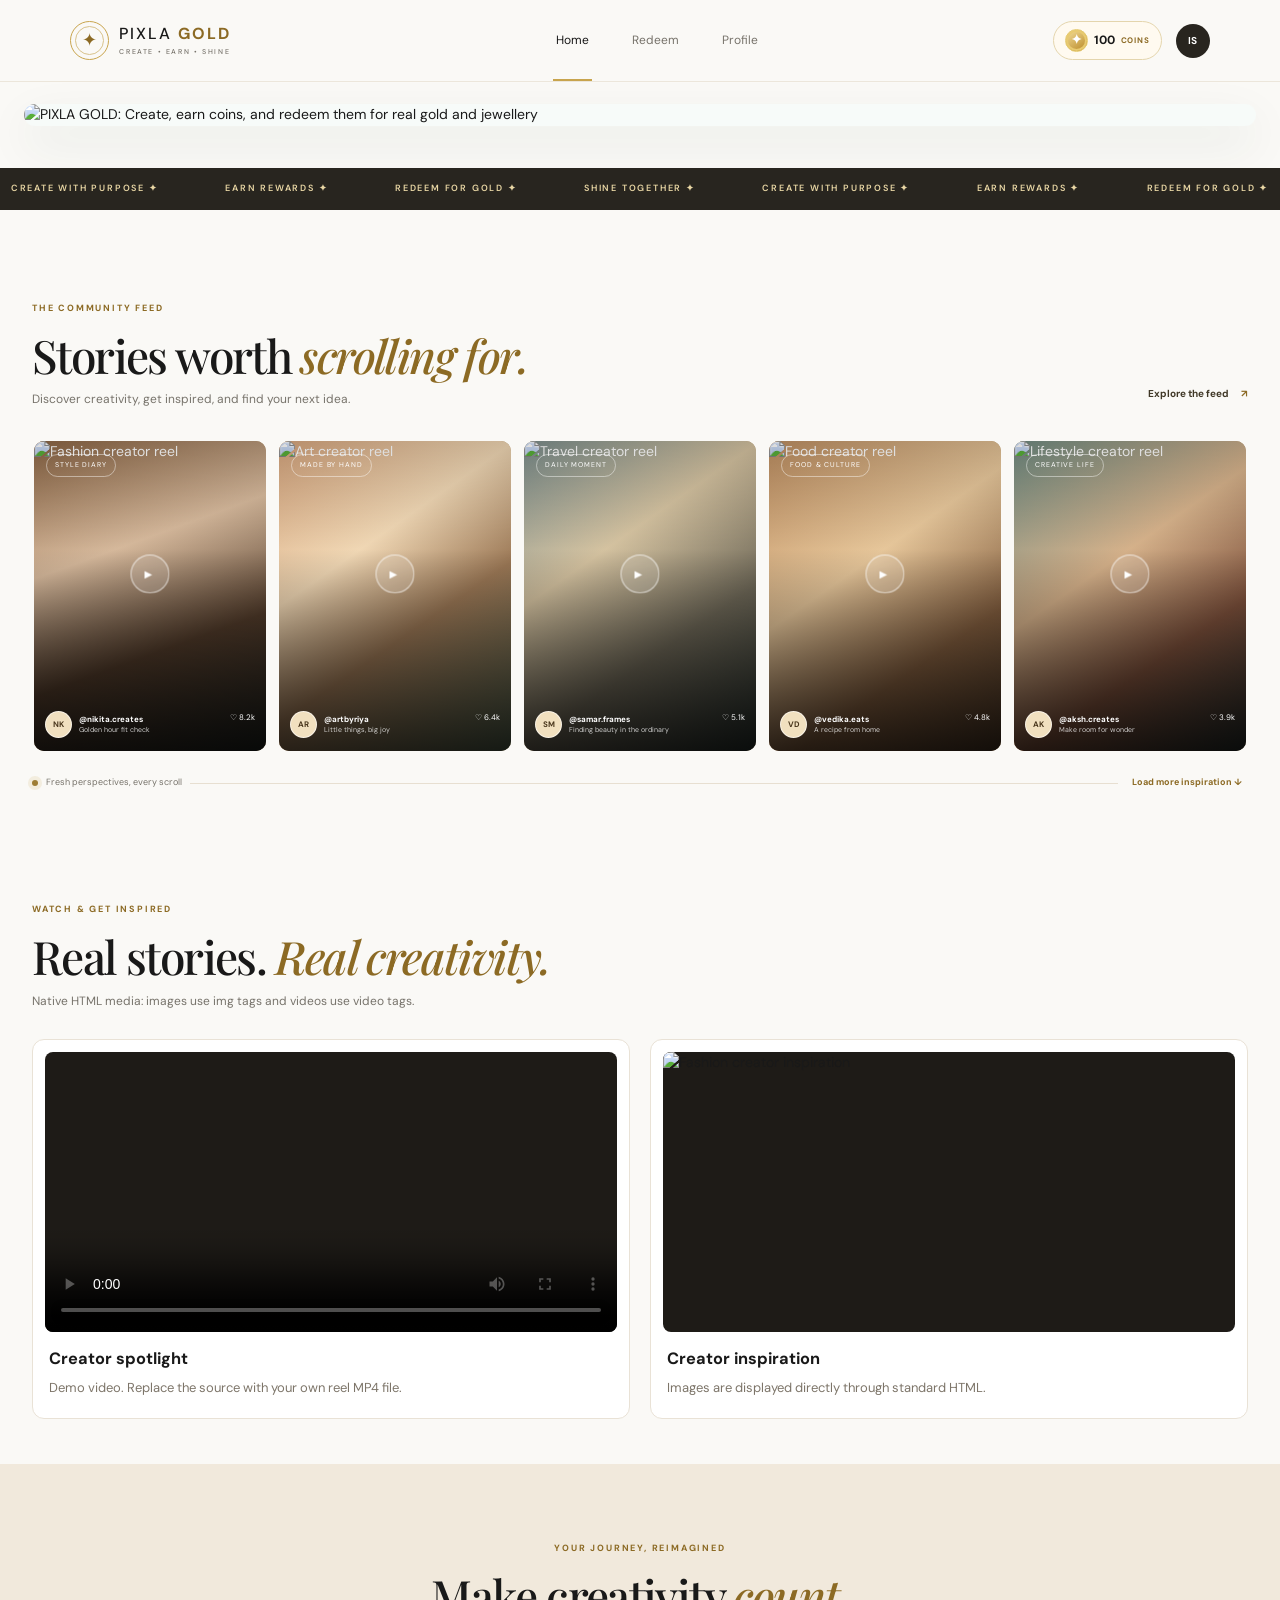
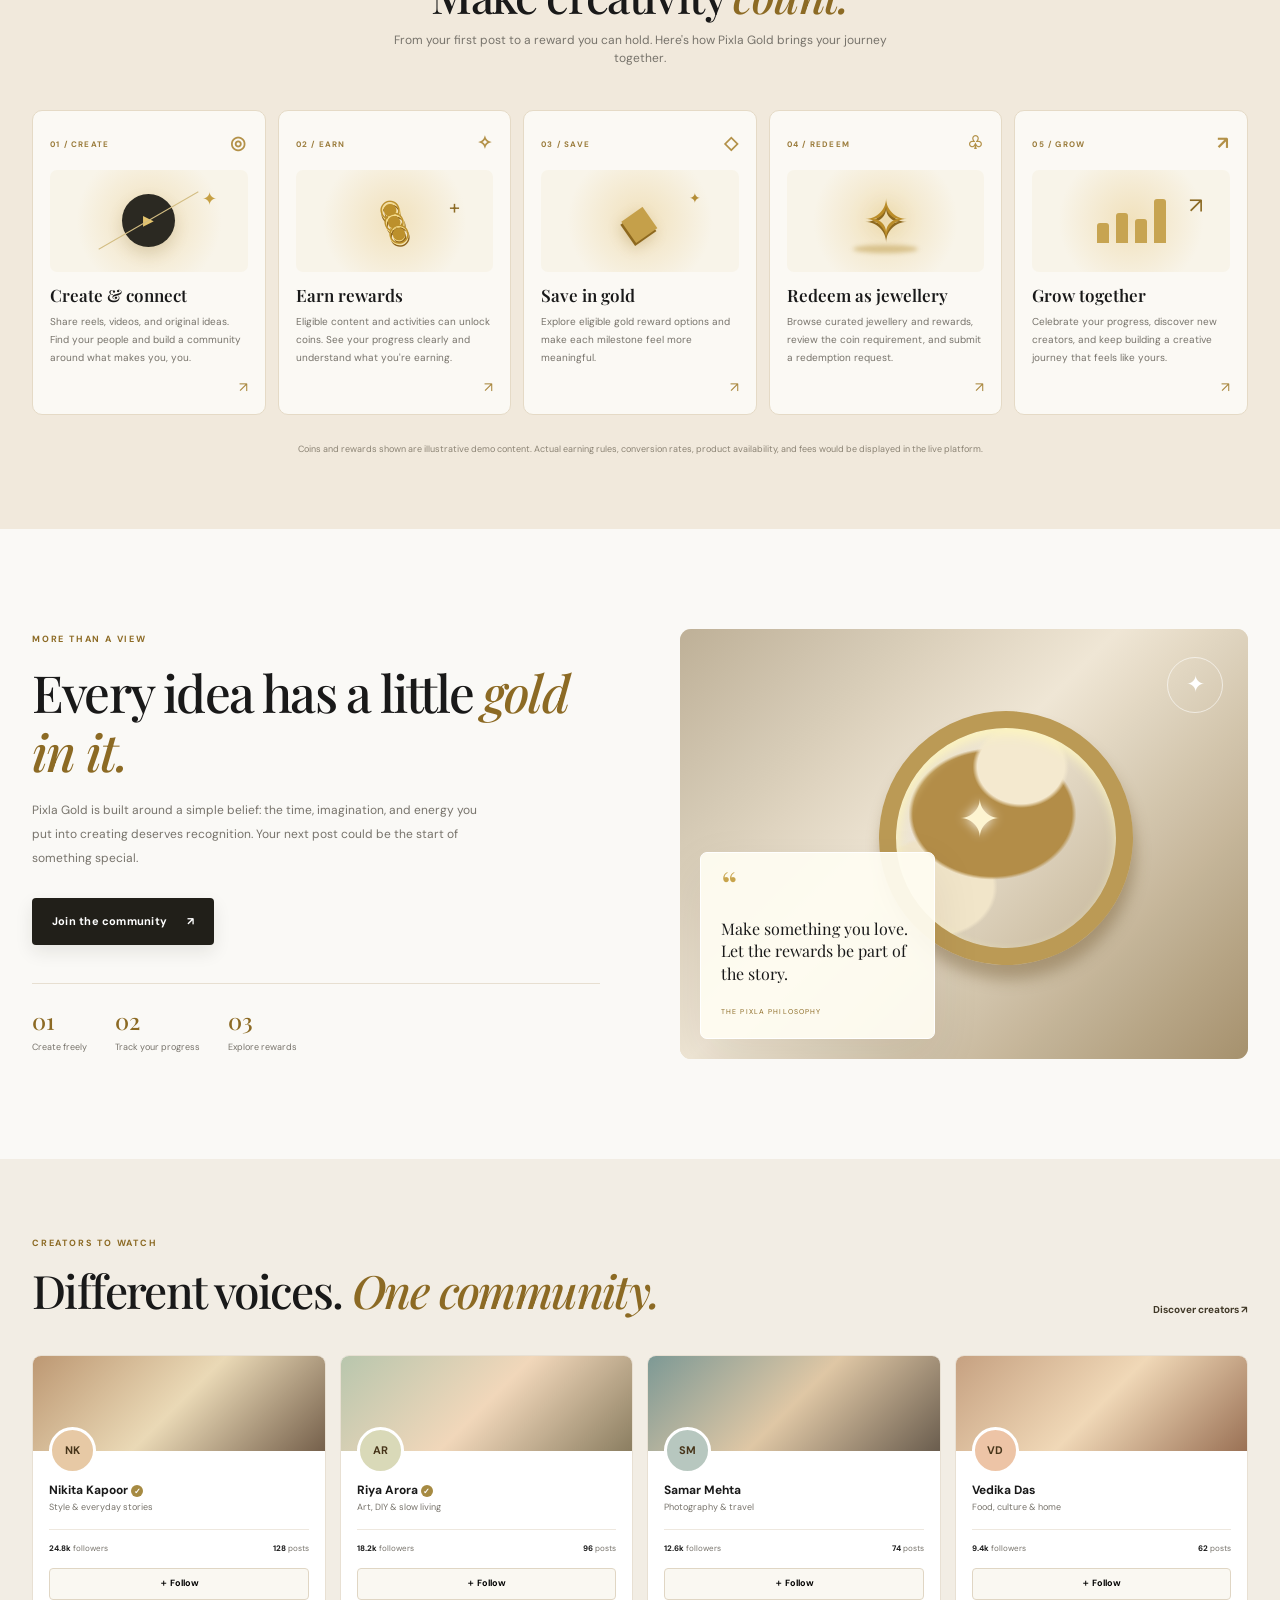
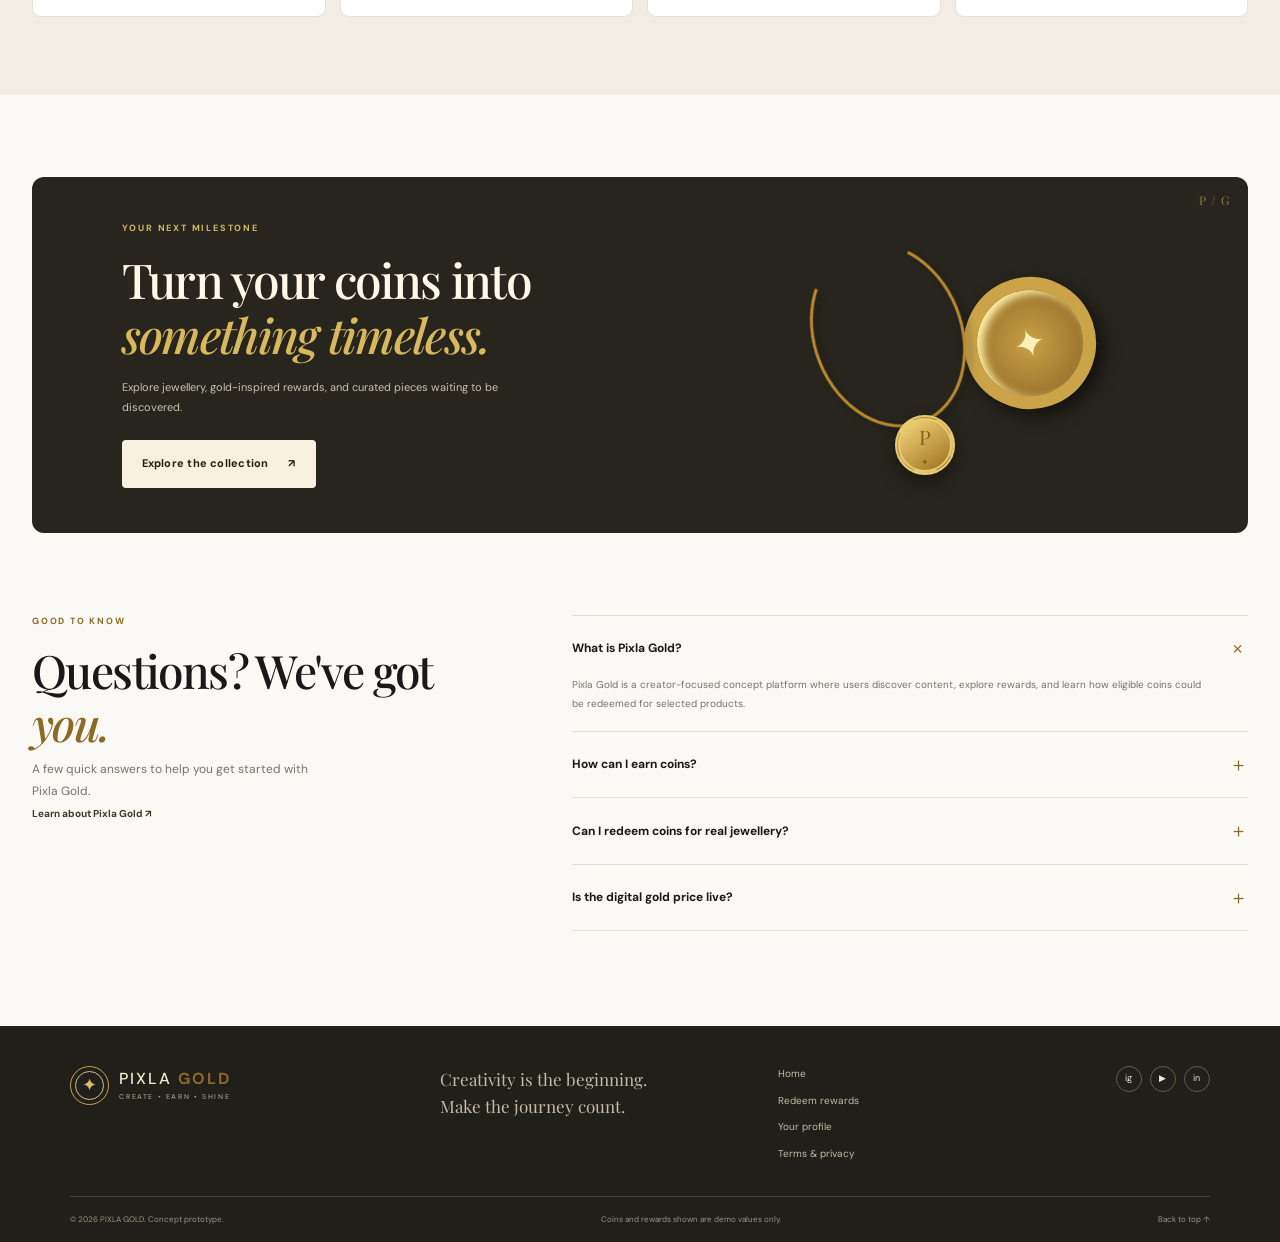
==== commit 100700a2: "Add files via upload" ====
--- a/index.html
+++ b/index.html
@@ -22,37 +22,17 @@
       <a class="navbar-link" href="profile.html">Profile</a>
     </nav>
     <div class="header-actions">
-      <a class="coin-pill" href="profile.html"><span class="coin-icon">✦</span><span id="header-coins">2,450</span><small>COINS</small></a>
+      <a class="coin-pill" href="profile.html"><span class="coin-icon">✦</span><span id="header-coins">100</span><small>COINS</small></a>
       <a class="avatar-btn" href="profile.html" aria-label="Open profile"><span>IS</span></a>
       <button class="mobile-menu" id="mobile-menu" aria-label="Open menu">☰</button>
     </div>
   </header>
 <main>
 <div class="page-content">
-      <section class="hero section-wrap">
-        <div class="hero-copy">
-          <div class="eyebrow"><span class="eyebrow-line"></span> THE CREATOR REWARDS PLATFORM</div>
-          <h1>Your creativity.<br><em>Your gold.</em><br>Your story.</h1>
-          <p class="hero-description">Create content you love, connect with a community, and turn your creative journey into rewards worth keeping.</p>
-          <div class="hero-actions">
-            <a class="btn btn-dark"  href="profile.html">Start creating <span>↗</span></a>
-            <a class="btn btn-light"  href="redeem.html"><span class="play-icon">▶</span> Explore rewards</a>
-          </div>
-          <div class="hero-proof"><div class="proof-avatars"><span>R</span><span>A</span><span>M</span><span>+</span></div><p><b>Creators first.</b><br><span>A new way to value your creativity.</span></p></div>
-        </div>
-        <div class="hero-art">
-          <div class="hero-orbit orbit-one"></div><div class="hero-orbit orbit-two"></div>
-          <div class="hero-glow"></div>
-          <div class="hero-card hero-card-back"><span class="tiny-label">PIXLA REWARDS</span><div class="mini-gem">✦</div><div class="back-card-bottom">MAKE IT<br><b>MEAN MORE.</b></div></div>
-          <div class="hero-card hero-card-front">
-            <div class="card-top"><span>PIXLA <b>GOLD</b></span><span class="card-chip">✦</span></div>
-            <div class="gold-ring"><div class="ring-stone">✦</div></div>
-            <div class="card-bottom"><span>CREATOR REWARD</span><b>GOLDEN MOMENTS</b></div>
-          </div>
-          <div class="floating-stat stat-top"><span class="stat-icon">↗</span><div><b>Make it count</b><small>Every idea has value</small></div></div>
-          <div class="floating-stat stat-bottom"><span class="coin-icon big">✦</span><div><b>2,450 coins</b><small>Your demo balance</small></div></div>
-          <div class="hero-stamp">CREATE<br><span>YOUR</span><br>LEGACY</div>
-        </div>
+      <section class="centered-hero section-wrap" aria-label="PIXLA GOLD creator hero">
+        <img src="assets/pixla-centered-hero.webp"
+             alt="PIXLA GOLD: Create, earn coins, and redeem them for real gold and jewellery"
+             fetchpriority="high">
       </section>
 
       <section class="ticker"><div class="ticker-track"><span>CREATE WITH PURPOSE ✦</span><span>EARN REWARDS ✦</span><span>REDEEM FOR GOLD ✦</span><span>SHINE TOGETHER ✦</span><span>CREATE WITH PURPOSE ✦</span><span>EARN REWARDS ✦</span><span>REDEEM FOR GOLD ✦</span></div></section>
@@ -122,7 +102,7 @@
       </div></section>
     </div>
 </main>
-  <footer class="footer"><div class="footer-main"><a class="brand footer-brand" href="index.html"><span class="brand-mark"><span>✦</span></span><span class="brand-copy">PIXLA <b>GOLD</b><small>CREATE • EARN • SHINE</small></span></a><p>Creativity is the beginning.<br>Make the journey count.</p><div class="footer-nav"><a href="index.html">Home</a><a href="redeem.html">Redeem rewards</a><a href="profile.html">Your profile</a><a href="#terms" id="terms-link">Terms & privacy</a></div><div class="footer-social"><span>ig</span><span>▶</span><span>in</span></div></div><div class="footer-bottom"><span>Coins and rewards shown are demo values only.</span><a href="#top">Back to top ↑</a></div></footer>
+  <footer class="footer"><div class="footer-main"><a class="brand footer-brand" href="index.html"><span class="brand-mark"><span>✦</span></span><span class="brand-copy">PIXLA <b>GOLD</b><small>CREATE • EARN • SHINE</small></span></a><p>Creativity is the beginning.<br>Make the journey count.</p><div class="footer-nav"><a href="index.html">Home</a><a href="redeem.html">Redeem rewards</a><a href="profile.html">Your profile</a><a href="#terms" id="terms-link">Terms & privacy</a></div><div class="footer-social"><span>ig</span><span>▶</span><span>in</span></div></div><div class="footer-bottom"><span>© 2026 PIXLA GOLD. Concept prototype.</span><span>Coins and rewards shown are demo values only.</span><a href="#top">Back to top ↑</a></div></footer>
 <script src="common.js"></script>
 <script src="home.js"></script>
 </body>
--- a/style.css
+++ b/style.css
@@ -3,3 +3,60 @@
 @media(max-width:1000px){.header{padding:0 25px}.section-wrap{width:calc(100% - 48px)}.hero{gap:10px}.hero-card-front{left:12%}.hero-card-back{right:4%}.steps-grid{grid-template-columns:repeat(3,1fr)}.step-card{min-height:275px}.value-section{gap:40px}.footer-main{grid-template-columns:1fr 1fr;row-gap:30px}.profile-layout{grid-template-columns:240px 1fr;gap:18px}.banner-jewellery{transform:scale(.85);transform-origin:right center;margin-left:-40px}.product-art{height:190px}}
 @media(max-width:720px){.header{height:70px;padding:0 17px}.brand{min-width:0}.brand-mark{width:33px;height:33px}.brand-copy{font-size:13px}.brand-copy small{font-size:6px}.navbar{display:none;position:absolute;left:0;right:0;top:70px;height:auto;background:var(--paper);padding:15px 20px;border-bottom:1px solid var(--line);gap:0;box-shadow:0 15px 25px #0000000b}.navbar.open{display:flex;justify-content:space-around}.navbar-link{height:35px}.navbar-link.active:after{bottom:0}.header-actions{gap:8px}.coin-pill{padding:6px 8px;gap:4px}.coin-pill small{display:none}.avatar-btn{width:30px;height:30px}.mobile-menu{display:block}.section-wrap{width:calc(100% - 36px)}.hero{grid-template-columns:1fr;padding-top:50px;padding-bottom:20px;gap:0}.hero h1{font-size:53px;margin:18px 0}.hero-description{font-size:12px}.hero-art{height:390px;margin-top:0}.hero-card-front{width:215px;height:295px;left:22%;top:45px}.hero-card-back{width:180px;height:250px;right:8%;top:30px}.gold-ring{width:135px;height:135px;border-width:12px}.ring-stone{width:43px;height:43px}.hero-glow{width:260px;height:260px}.orbit-one{width:330px;height:190px}.orbit-two{width:280px;height:360px}.stat-top{top:38px}.stat-bottom{bottom:23px}.hero-stamp{right:0;top:48%;width:55px;height:55px;font-size:6px;padding-top:12px}.hero-stamp span{font-size:11px}.hero-proof{margin-top:25px}.ticker-track{justify-content:flex-start;gap:28px;font-size:8px}.reels-section{padding-top:58px;padding-bottom:55px}.section-heading{align-items:flex-start;flex-direction:column;gap:12px}.section-heading h2,.faq-intro h2,.value-copy h2{font-size:34px}.section-heading p{font-size:11px}.reels-row{grid-template-columns:repeat(5,180px);margin-right:-18px}.reel-card{height:285px}.steps-section{padding:58px 0}.steps-grid{grid-template-columns:repeat(2,1fr);gap:10px;margin-top:30px}.step-card{padding:14px;min-height:275px}.step-card h3{font-size:15px}.step-card p{font-size:9px}.step-illustration{height:85px}.steps-disclaimer{font-size:8px;line-height:1.8}.value-section{grid-template-columns:1fr;gap:30px;padding-top:60px;padding-bottom:60px}.value-visual{height:360px}.value-metrics{gap:17px}.value-metrics b{font-size:20px}.value-metrics span{font-size:8px}.creator-section{padding:55px 0}.creator-grid{grid-template-columns:repeat(2,1fr);gap:10px}.creator-cover{height:70px}.creator-details{padding:0 11px 12px}.creator-details h3{font-size:10px}.creator-stats{font-size:7px}.reward-banner{margin-top:55px;margin-bottom:55px;padding:30px 23px;min-height:440px;display:block}.reward-banner h2{font-size:37px}.banner-jewellery{position:absolute;right:-15px;bottom:-20px;transform:scale(.78);transform-origin:right bottom;opacity:.85}.banner-decor{top:12px}.faq-section{grid-template-columns:1fr;gap:28px;padding-bottom:60px}.faq-intro h2{font-size:33px}.faq-list summary{font-size:11px}.footer-main{grid-template-columns:1fr 1fr;gap:25px}.footer-main>p{font-size:14px}.footer-social{justify-content:flex-start}.footer-bottom{flex-wrap:wrap;font-size:7px}.redeem-hero{grid-template-columns:1fr;padding-top:45px;gap:25px}.redeem-hero h1{font-size:49px}.redeem-hero-art{height:300px}.redeem-art-disc{width:240px;height:240px}.redeem-necklace{height:210px;width:165px}.redeem-ring{top:110px}.redeem-how{padding-top:25px;padding-bottom:50px}.redeem-how-grid{grid-template-columns:1fr;gap:10px}.redeem-how-grid>div{padding:17px}.redeem-how-grid span{margin-bottom:10px}.product-section{padding-top:40px;padding-bottom:55px}.product-search{width:100%}.product-grid{grid-template-columns:repeat(2,minmax(0,1fr));gap:10px}.product-art{height:150px}.product-emoji{font-size:59px}.product-emoji.ring-emoji{font-size:66px}.product-art:before{width:120px;height:120px}.product-info{padding:11px}.product-info h3{font-size:15px}.product-info p{font-size:8px;min-height:25px}.product-bottom{align-items:flex-start;flex-direction:column;gap:9px}.redeem-btn{width:100%}.category-tabs{margin-right:-18px}.redeem-promo{margin-bottom:55px;min-height:400px;display:block;padding:30px 23px;position:relative}.redeem-promo h2{font-size:35px}.promo-art{position:absolute;right:-18px;bottom:-18px;transform:scale(.75);transform-origin:right bottom;opacity:.8}.redeem-faq{padding-bottom:60px}.profile-hero{display:block;padding-top:42px}.profile-heading h1{font-size:43px}.profile-demo-badge{display:inline-flex;margin:0 0 20px}.profile-layout{grid-template-columns:1fr;padding-bottom:55px}.profile-user-card{padding:0 14px 14px}.profile-cover{margin:0 -14px}.profile-user-info h2{font-size:19px}.sidebar-links{display:grid;grid-template-columns:repeat(2,1fr);gap:3px}.side-link{font-size:10px;padding:10px 5px}.about-link{display:flex}.profile-topbar{align-items:flex-start}.profile-topbar h2{font-size:19px;max-width:240px}.stats-grid{gap:7px}.stat-card{padding:12px 10px}.stat-card small{font-size:6px;letter-spacing:.07em}.stat-card>b{font-size:24px}.stat-card-icon{font-size:14px;right:9px;top:9px}.stat-caption{font-size:7px}.profile-panel{padding:14px}.panel-heading h3{font-size:16px}.journey-progress{margin:23px 0 14px}.journey-step{min-width:35px}.journey-line{margin-left:3px;margin-right:3px}.journey-bottom{align-items:flex-start;flex-direction:column;gap:6px}.about-section{display:grid;grid-template-columns:75px 1fr;gap:16px;padding-top:28px;padding-bottom:45px}.about-mark{width:75px;height:75px;min-width:75px;font-size:20px}.about-mark span{top:12px;right:14px;font-size:8px}.about-section h2{font-size:25px}.about-section p{font-size:9px}.about-section .btn{grid-column:1/-1;justify-self:start}.modal{padding:25px 20px}.modal h2{font-size:25px}.modal-product-art{width:78px;height:78px;font-size:36px}}
 @media(max-width:380px){.brand-copy{font-size:11px}.coin-pill{font-size:10px}.steps-grid{grid-template-columns:1fr}.step-card{min-height:250px}.step-illustration{height:100px}.product-grid{grid-template-columns:1fr}.product-art{height:220px}.product-bottom{flex-direction:row;align-items:center}.redeem-btn{width:auto}.stats-grid{grid-template-columns:1fr}.stat-card>b{font-size:28px}}
+
+
+/* PIXLA GOLD — premium product showcase hero */
+.showcase-hero{display:grid!important;grid-template-columns:minmax(270px,1.02fr) minmax(300px,1.08fr) minmax(270px,.92fr);gap:18px;align-items:stretch;padding:24px 0 34px!important;max-width:1600px}
+.showcase-left,.showcase-product,.product-detail-card,.showcase-benefit{border-radius:34px;overflow:hidden;position:relative;min-width:0}
+.showcase-left{display:flex;flex-direction:column;gap:14px;background:linear-gradient(145deg,#fffdf8 0%,#f7eee4 70%,#e7f1e9 100%);padding:28px 26px;border:1px solid rgba(169,134,89,.16)}
+.showcase-tag{display:inline-flex;align-items:center;background:#dcefe7;color:#174b3d;border-radius:30px;padding:9px 15px;font-size:13px;font-weight:700;letter-spacing:.04em}
+.showcase-intro h1{font-size:clamp(34px,3.1vw,53px);line-height:1.02;letter-spacing:-.045em;margin:18px 0 14px;color:#102f2a;font-weight:700}
+.showcase-intro h1 em{font-style:normal;color:#a98659}
+.showcase-intro p{font-size:15px;line-height:1.55;color:#5d6660;max-width:390px;margin:0 0 20px}
+.showcase-actions{display:flex;gap:10px;flex-wrap:wrap}
+.showcase-actions .btn{min-height:46px;padding:0 18px;font-size:13px;white-space:nowrap}
+.creator-story{display:flex;align-items:center;gap:14px;position:relative;min-height:112px;padding:12px;border-radius:24px;background:linear-gradient(110deg,rgba(30,83,68,.95),rgba(112,151,129,.88)),url('https://images.unsplash.com/photo-1524504388940-b1c1722653e1?auto=format&fit=crop&w=700&q=80') center/cover;color:#fff;text-decoration:none;overflow:hidden;margin-top:auto}
+.creator-story img{width:72px;height:82px;object-fit:cover;border-radius:16px;border:2px solid rgba(255,255,255,.8)}
+.creator-story span b,.creator-story span small{display:block}.creator-story span b{font-size:16px}.creator-story span small{font-size:11px;opacity:.86;margin-top:5px}.creator-story .story-play{margin-left:auto;border:1px solid #fff;border-radius:50%;width:35px;height:35px;display:grid;place-items:center;font-size:12px}
+.showcase-note{display:flex;align-items:center;gap:12px;padding:13px 16px;border-radius:20px;background:#fff4d8;color:#174b3d;font-size:14px}.showcase-note span{font-size:25px;color:#b78a3d}
+.showcase-product{min-height:620px;background:#e9ded1;box-shadow:0 18px 45px rgba(43,58,48,.13);border:8px solid #fff}
+.showcase-jewel-img{width:100%;height:100%;position:absolute;inset:0;object-fit:cover;object-position:center}
+.showcase-heart{position:absolute;right:22px;top:18px;width:42px;height:42px;border-radius:50%;background:rgba(255,255,255,.75);display:grid;place-items:center;font-size:28px;color:#174b3d}
+.showcase-product-caption{position:absolute;left:18px;right:18px;bottom:48px;padding:15px 17px;border-radius:18px;background:rgba(255,255,255,.84);backdrop-filter:blur(12px);color:#174b3d}
+.showcase-product-caption span,.showcase-product-caption b{display:block}.showcase-product-caption span{font-size:9px;letter-spacing:.16em;color:#a98659;font-weight:700}.showcase-product-caption b{font-size:14px;margin-top:5px}
+.showcase-dots{position:absolute;bottom:18px;left:0;right:0;display:flex;justify-content:center;gap:7px}.showcase-dots i{width:7px;height:7px;border-radius:50%;background:#fff;opacity:.65}.showcase-dots i:first-child{opacity:1;background:#a98659}
+.showcase-right{display:flex;flex-direction:column;gap:16px}
+.product-detail-card{flex:1;background:linear-gradient(145deg,#fffaf4,#f6eee7);padding:34px 27px;border:1px solid rgba(169,134,89,.13);display:flex;flex-direction:column;justify-content:center}
+.trending-tag{align-self:flex-start;background:#f9dce2;color:#793b42;border-radius:30px;padding:9px 14px;font-size:12px;font-weight:700}
+.product-detail-card h2{font-size:clamp(27px,2.4vw,39px);line-height:1.06;color:#123d34;margin:26px 0 13px;letter-spacing:-.035em}
+.product-detail-card p{font-size:13px;color:#777;margin:0 0 25px}.product-detail-card p span{padding:0 5px;color:#b08a4d}
+.product-price{display:flex;align-items:center;gap:12px;flex-wrap:wrap;margin-bottom:27px}.product-price b{font-size:24px;color:#152f29;background:#ffedc5;padding:10px 13px;border-radius:14px}.product-price del{font-size:13px;color:#999}.product-price small{background:#f8dce2;color:#8a3946;padding:8px 10px;border-radius:20px;font-weight:700}
+.redeem-cta{width:100%;justify-content:center;min-height:56px;font-size:14px}
+.showcase-benefit{background:linear-gradient(120deg,#dcefe7,#f8f0df);padding:22px;display:flex;align-items:center;gap:14px;color:#174b3d;min-height:120px}.benefit-icon{width:46px;height:46px;display:grid;place-items:center;border-radius:15px;background:#fff;color:#a98659;font-size:26px}.showcase-benefit b,.showcase-benefit small{display:block}.showcase-benefit b{font-size:14px}.showcase-benefit small{font-size:11px;color:#66756d;margin-top:5px}
+@media(max-width:1050px){.showcase-hero{grid-template-columns:1fr 1fr}.showcase-left{grid-column:1}.showcase-product{grid-column:2;grid-row:1/3;min-height:600px}.showcase-right{grid-column:1}.product-detail-card{padding:25px}.showcase-benefit{min-height:90px}}
+@media(max-width:680px){.showcase-hero{display:flex!important;flex-direction:column;gap:13px;padding:16px 0 25px!important}.showcase-left{padding:22px 18px;border-radius:26px}.showcase-intro h1{font-size:37px;margin:14px 0 10px}.showcase-intro p{font-size:14px}.showcase-actions{display:grid;grid-template-columns:1fr 1fr}.showcase-actions .btn{padding:0 9px;font-size:12px}.creator-story{min-height:94px}.creator-story img{width:62px;height:68px}.showcase-note{font-size:13px}.showcase-product{min-height:440px;border-width:6px;border-radius:28px}.showcase-product-caption{bottom:42px}.showcase-right{gap:12px}.product-detail-card{padding:25px 22px;border-radius:26px}.product-detail-card h2{font-size:32px;margin:20px 0 10px}.product-price{gap:8px;margin-bottom:20px}.product-price b{font-size:21px}.showcase-benefit{border-radius:22px;min-height:90px}}
+
+
+/* PIXLA GOLD centered hero artwork */
+.centered-hero{
+  width:min(1500px,calc(100% - 48px));
+  margin:22px auto 42px;
+  padding:0;
+  overflow:hidden;
+  border-radius:28px;
+  background:#f7fbf9;
+  box-shadow:0 18px 48px rgba(20,65,53,.09);
+}
+.centered-hero img{
+  display:block;
+  width:100%;
+  height:auto;
+  object-fit:contain;
+}
+@media(max-width:700px){
+  .centered-hero{
+    width:calc(100% - 24px);
+    margin:14px auto 30px;
+    border-radius:16px;
+  }
+}
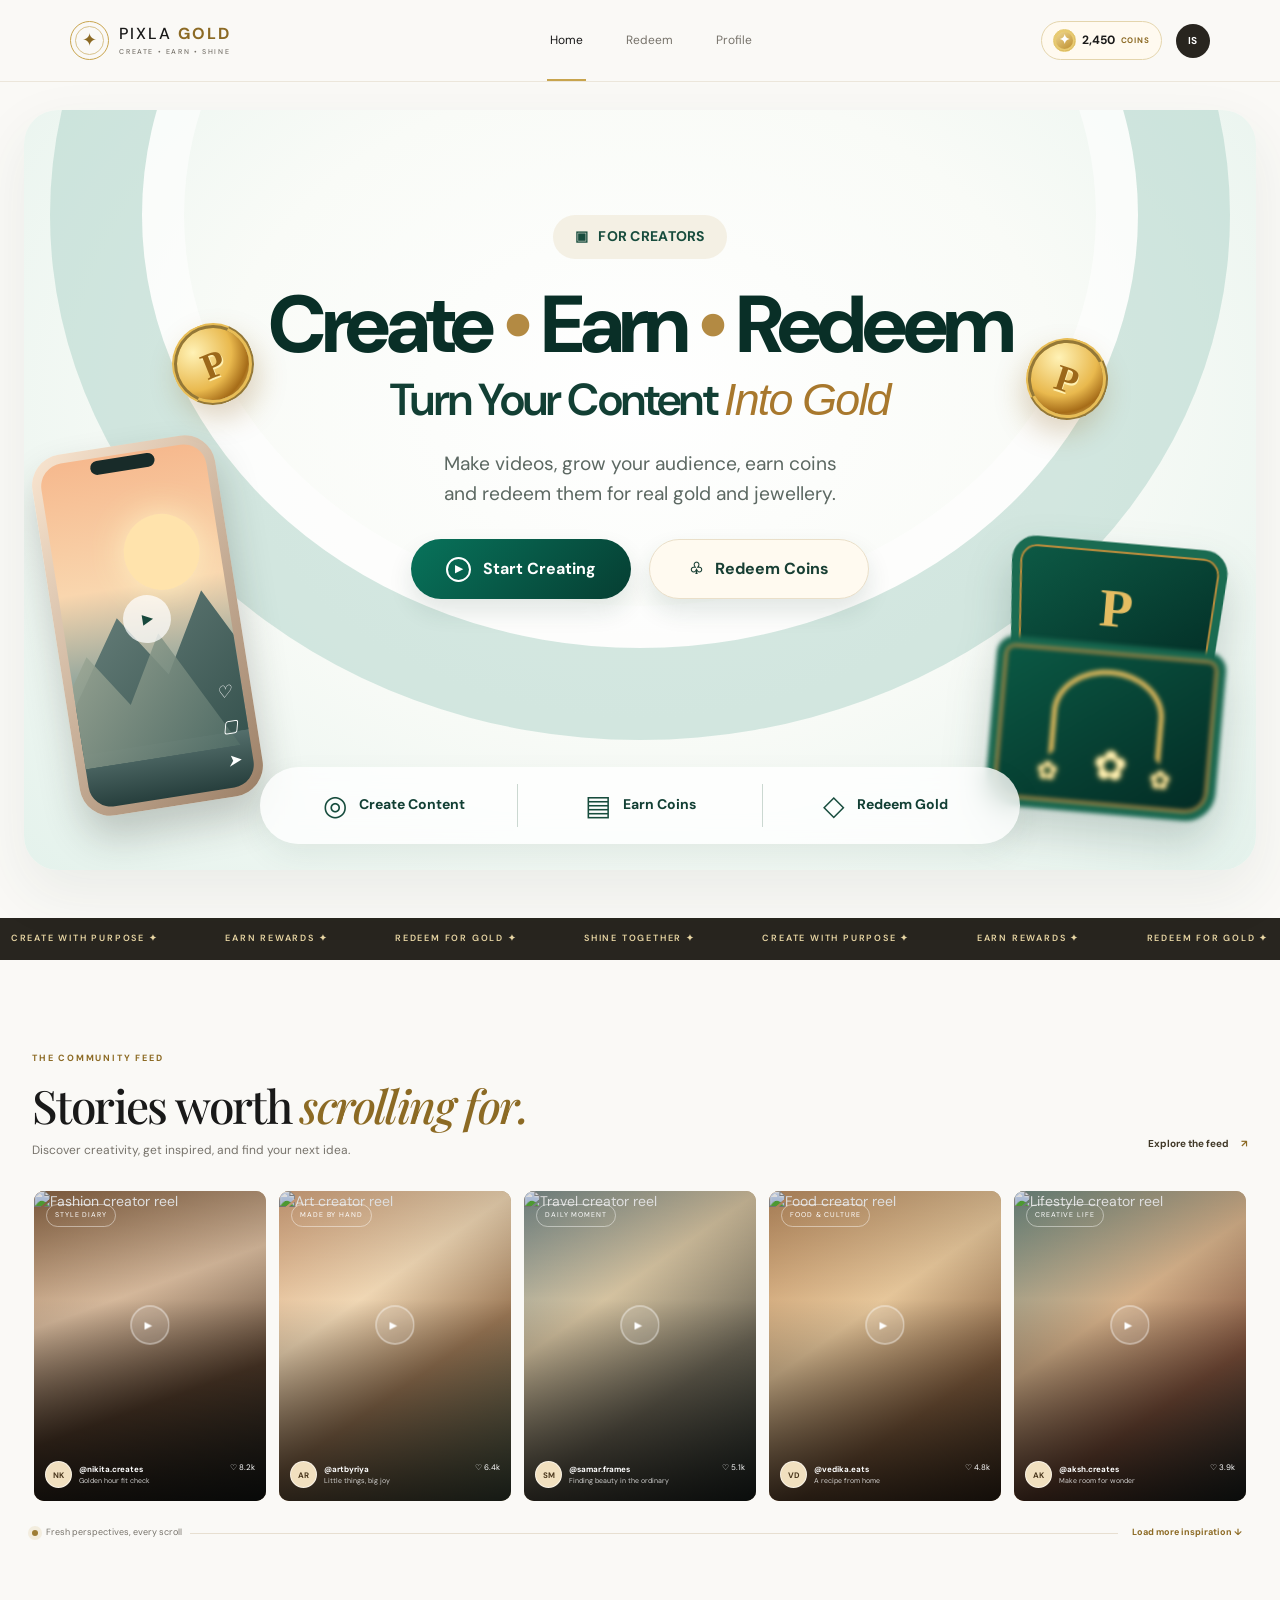
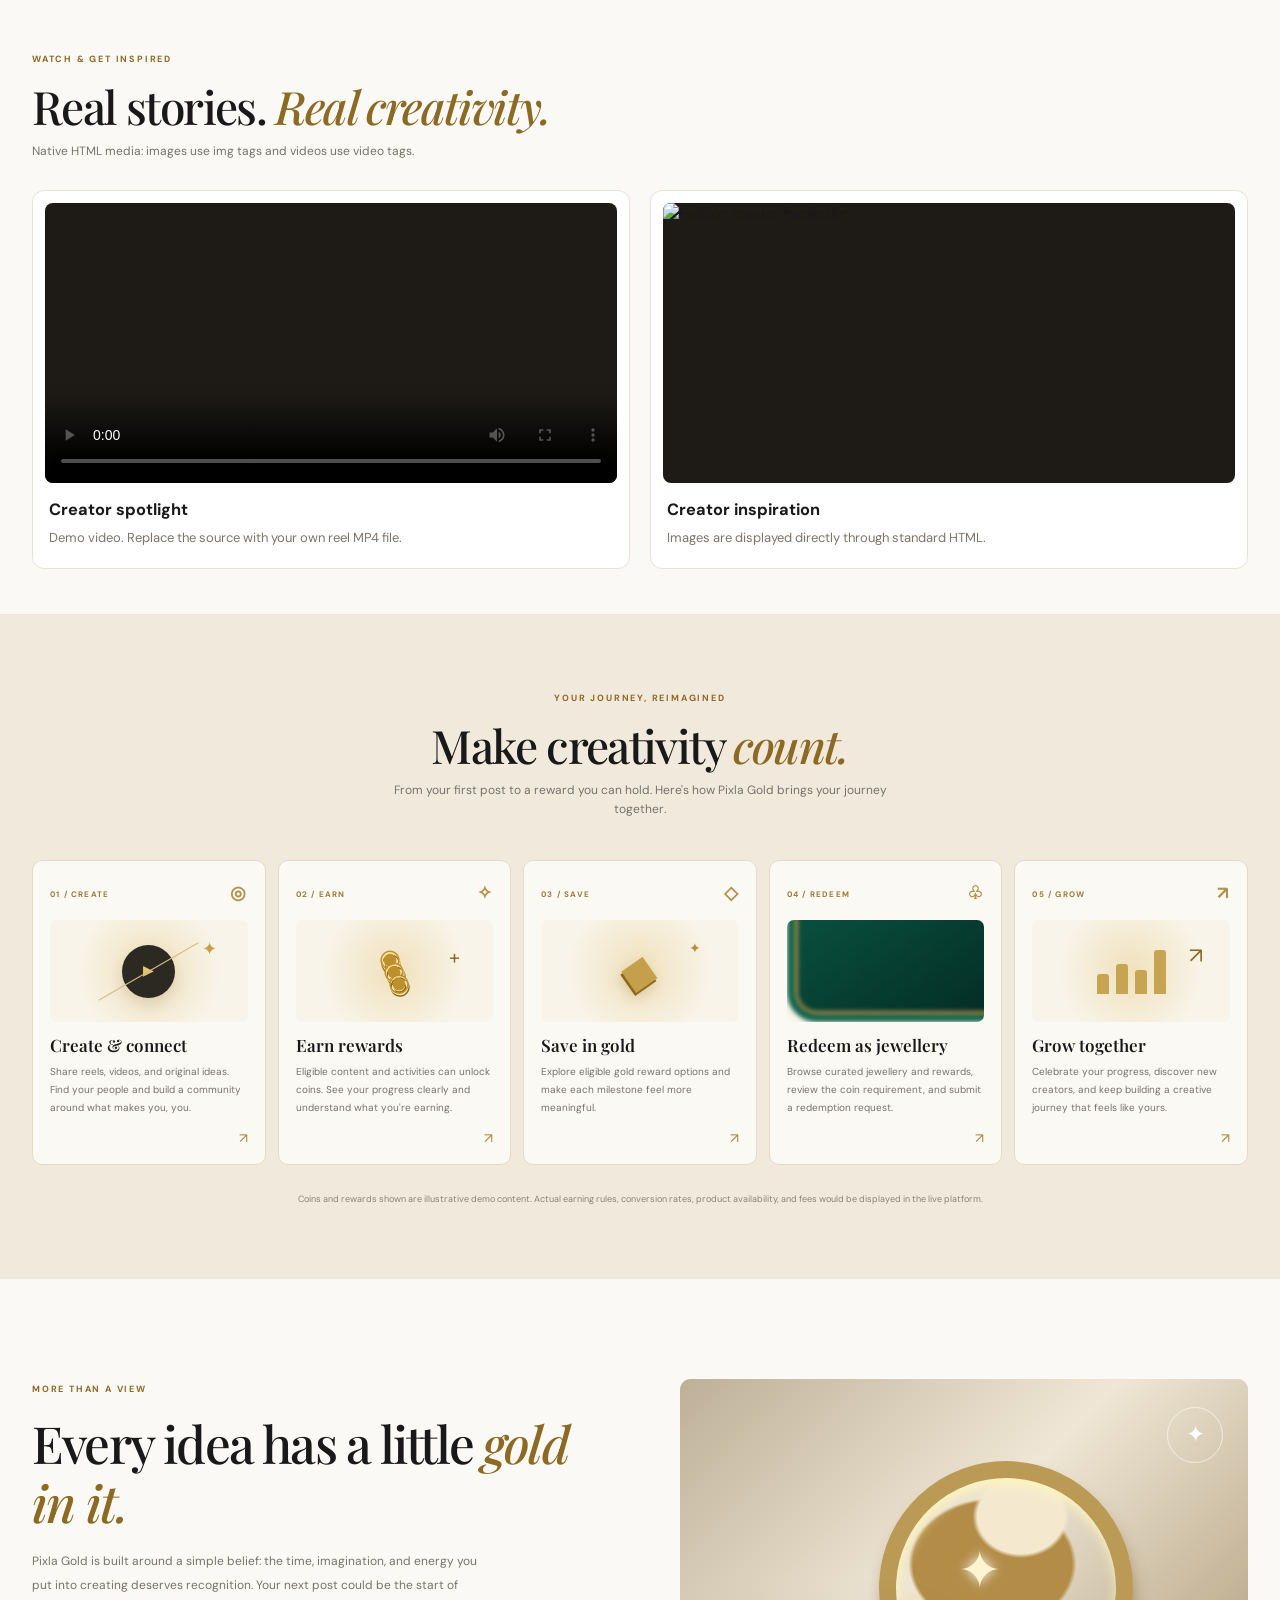
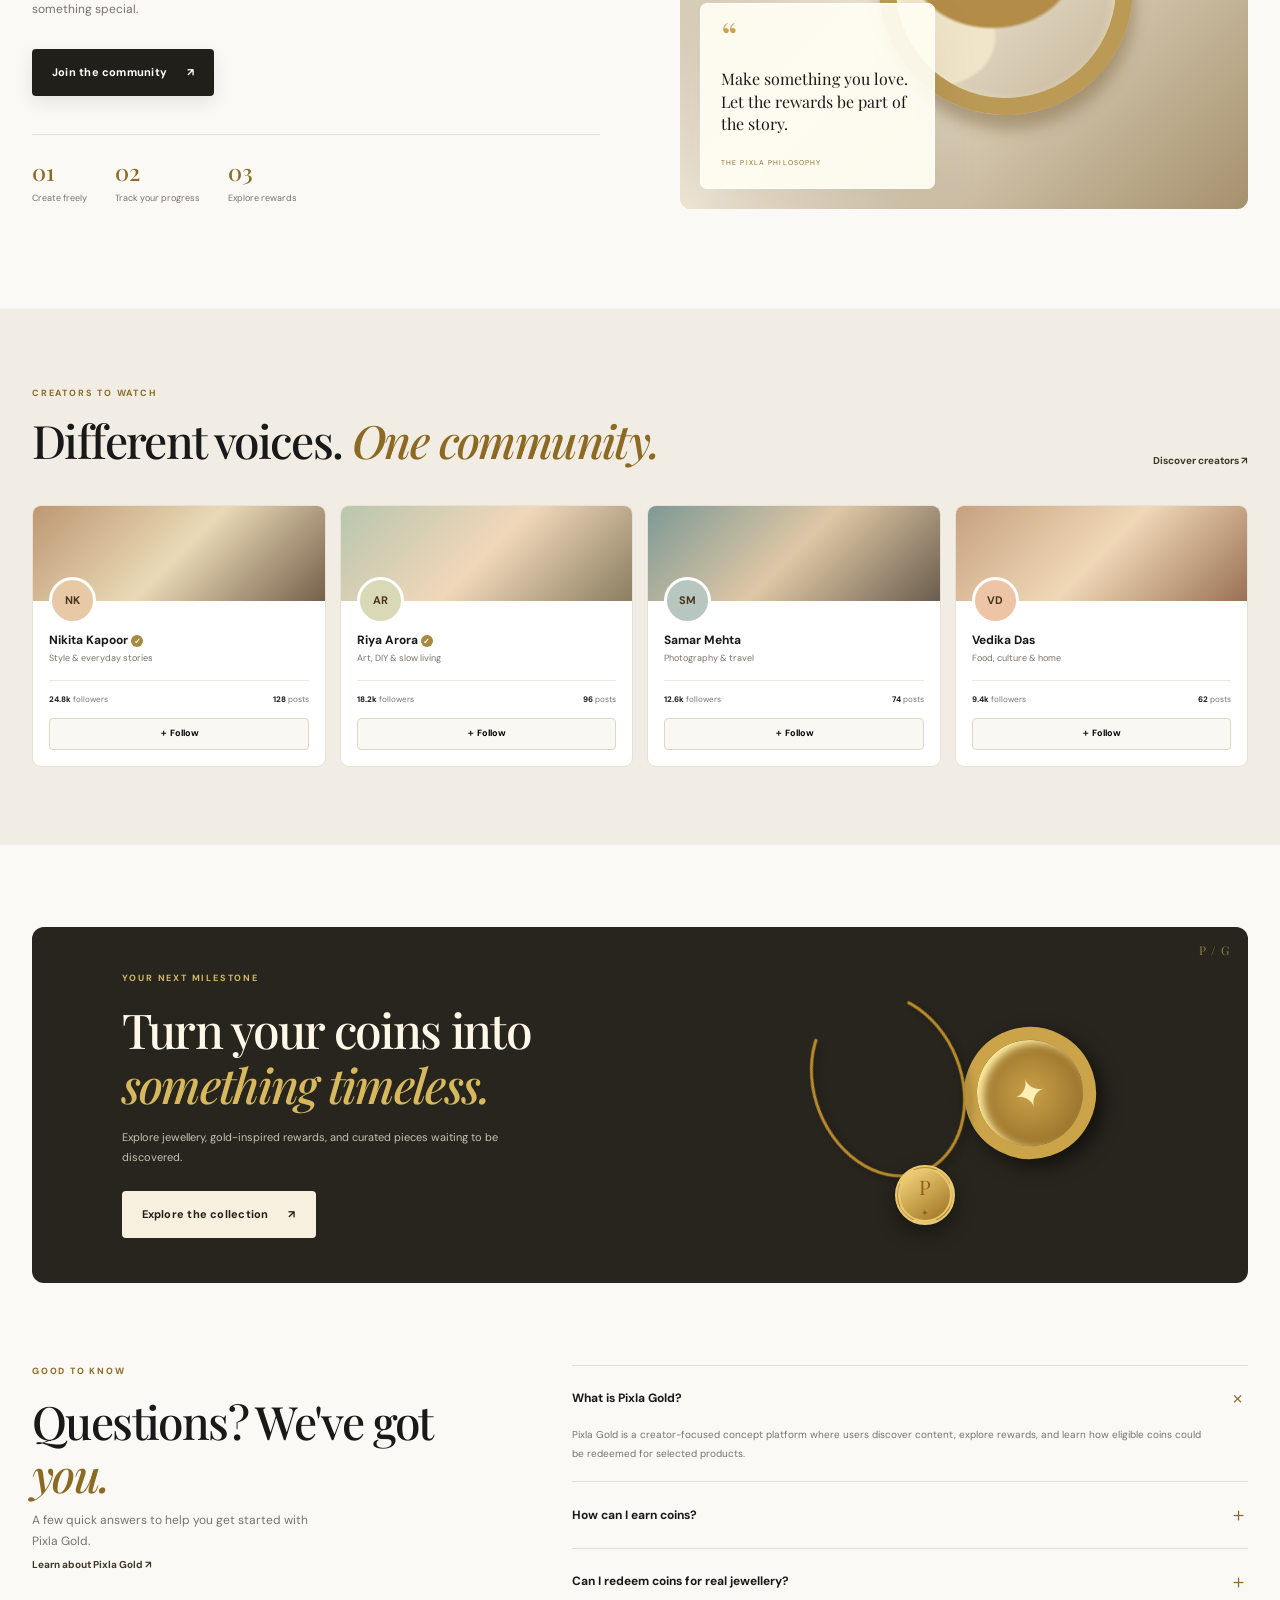
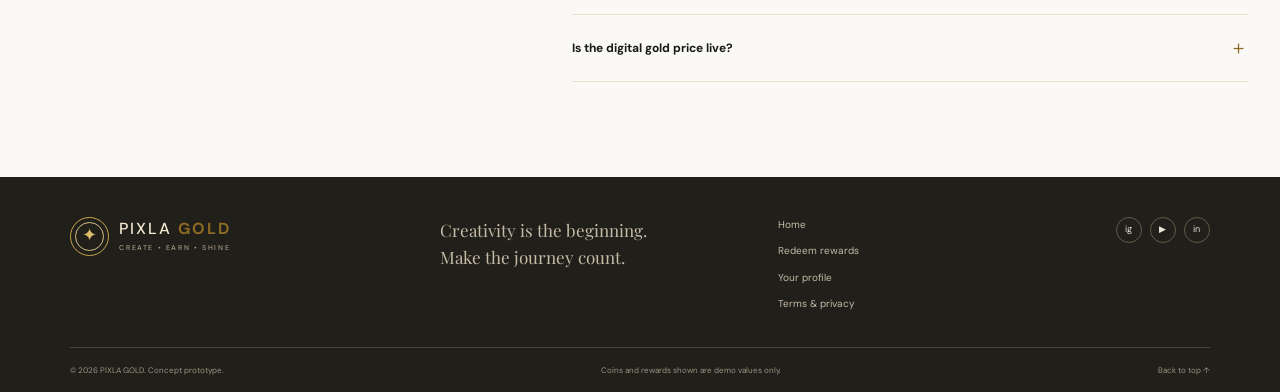
==== commit b98c7d79: "Add files via upload" ====
--- a/index.html
+++ b/index.html
@@ -22,17 +22,46 @@
       <a class="navbar-link" href="profile.html">Profile</a>
     </nav>
     <div class="header-actions">
-      <a class="coin-pill" href="profile.html"><span class="coin-icon">✦</span><span id="header-coins">100</span><small>COINS</small></a>
+      <a class="coin-pill" href="profile.html"><span class="coin-icon">✦</span><span id="header-coins">2,450</span><small>COINS</small></a>
       <a class="avatar-btn" href="profile.html" aria-label="Open profile"><span>IS</span></a>
       <button class="mobile-menu" id="mobile-menu" aria-label="Open menu">☰</button>
     </div>
   </header>
 <main>
 <div class="page-content">
-      <section class="centered-hero section-wrap" aria-label="PIXLA GOLD creator hero">
-        <img src="assets/pixla-centered-hero.webp"
-             alt="PIXLA GOLD: Create, earn coins, and redeem them for real gold and jewellery"
-             fetchpriority="high">
+      <section class="hero code-hero section-wrap">
+        <div class="code-hero-arc"></div>
+        <div class="code-phone" aria-hidden="true">
+          <div class="phone-camera"></div>
+          <div class="phone-screen">
+            <span class="phone-sun"></span><span class="phone-mountain mountain-one"></span><span class="phone-mountain mountain-two"></span>
+            <span class="phone-play">▶</span>
+            <span class="phone-controls"><i>♡</i><i>▢</i><i>➤</i></span>
+          </div>
+        </div>
+        <div class="code-coin coin-left">P</div>
+        <div class="code-coin coin-right">P</div>
+        <div class="code-hero-copy">
+          <span class="code-hero-tag">▣ &nbsp; FOR CREATORS</span>
+          <h1>Create <i>•</i> Earn <i>•</i> Redeem</h1>
+          <h2>Turn Your Content <em>Into Gold</em></h2>
+          <p>Make videos, grow your audience, earn coins<br class="desktop-break"> and redeem them for real gold and jewellery.</p>
+          <div class="code-hero-actions">
+            <a class="code-btn code-btn-primary" href="profile.html"><span>▶</span> Start Creating</a>
+            <a class="code-btn code-btn-secondary" href="redeem.html">♧ &nbsp; Redeem Coins</a>
+          </div>
+        </div>
+        <div class="code-jewel-box" aria-hidden="true">
+          <div class="jewel-lid"><span>P</span></div>
+          <div class="jewel-base">
+            <div class="jewel-chain"></div><div class="jewel-pendant">✿</div><div class="jewel-earring earring-one">✿</div><div class="jewel-earring earring-two">✿</div>
+          </div>
+        </div>
+        <div class="code-hero-features">
+          <div><span>◎</span><b>Create Content</b></div>
+          <div><span>▤</span><b>Earn Coins</b></div>
+          <div><span>◇</span><b>Redeem Gold</b></div>
+        </div>
       </section>
 
       <section class="ticker"><div class="ticker-track"><span>CREATE WITH PURPOSE ✦</span><span>EARN REWARDS ✦</span><span>REDEEM FOR GOLD ✦</span><span>SHINE TOGETHER ✦</span><span>CREATE WITH PURPOSE ✦</span><span>EARN REWARDS ✦</span><span>REDEEM FOR GOLD ✦</span></div></section>
--- a/style.css
+++ b/style.css
@@ -36,27 +36,42 @@
 @media(max-width:1050px){.showcase-hero{grid-template-columns:1fr 1fr}.showcase-left{grid-column:1}.showcase-product{grid-column:2;grid-row:1/3;min-height:600px}.showcase-right{grid-column:1}.product-detail-card{padding:25px}.showcase-benefit{min-height:90px}}
 @media(max-width:680px){.showcase-hero{display:flex!important;flex-direction:column;gap:13px;padding:16px 0 25px!important}.showcase-left{padding:22px 18px;border-radius:26px}.showcase-intro h1{font-size:37px;margin:14px 0 10px}.showcase-intro p{font-size:14px}.showcase-actions{display:grid;grid-template-columns:1fr 1fr}.showcase-actions .btn{padding:0 9px;font-size:12px}.creator-story{min-height:94px}.creator-story img{width:62px;height:68px}.showcase-note{font-size:13px}.showcase-product{min-height:440px;border-width:6px;border-radius:28px}.showcase-product-caption{bottom:42px}.showcase-right{gap:12px}.product-detail-card{padding:25px 22px;border-radius:26px}.product-detail-card h2{font-size:32px;margin:20px 0 10px}.product-price{gap:8px;margin-bottom:20px}.product-price b{font-size:21px}.showcase-benefit{border-radius:22px;min-height:90px}}
 
-
-/* PIXLA GOLD centered hero artwork */
-.centered-hero{
-  width:min(1500px,calc(100% - 48px));
-  margin:22px auto 42px;
-  padding:0;
-  overflow:hidden;
-  border-radius:28px;
-  background:#f7fbf9;
-  box-shadow:0 18px 48px rgba(20,65,53,.09);
-}
-.centered-hero img{
-  display:block;
-  width:100%;
-  height:auto;
-  object-fit:contain;
-}
-@media(max-width:700px){
-  .centered-hero{
-    width:calc(100% - 24px);
-    margin:14px auto 30px;
-    border-radius:16px;
-  }
-}
+/* PIXLA GOLD — code-built hero; all hero artwork is CSS, not a banner image */
+.code-hero{width:min(1440px,calc(100% - 48px));min-height:760px;margin:28px auto 48px;position:relative;isolation:isolate;overflow:hidden;border-radius:34px;background:radial-gradient(ellipse at 50% 38%,#fff 0%,#f9fbf7 48%,#e4f2ec 100%);display:flex;align-items:flex-start;justify-content:center;padding:105px 28px 34px;box-shadow:0 22px 60px rgba(32,72,58,.08)}
+.code-hero-arc{position:absolute;z-index:-1;left:50%;top:-420px;transform:translateX(-50%);width:1180px;height:1050px;border:92px solid rgba(168,208,197,.48);border-radius:50%;box-shadow:inset 0 0 0 42px rgba(255,255,255,.62)}
+.code-hero-copy{position:relative;z-index:3;text-align:center;width:min(850px,100%);margin:0 auto}
+.code-hero-tag{display:inline-flex;align-items:center;padding:11px 22px;border-radius:40px;background:#f4f0e4;color:#174c3d;font-size:14px;font-weight:700;letter-spacing:.02em}
+.code-hero-copy h1{font:800 clamp(40px,6.3vw,88px)/1.02 var(--sans);letter-spacing:-.055em;color:#092f27;margin:25px 0 8px;white-space:nowrap}
+.code-hero-copy h1 i{font-style:normal;color:#b38a43}
+.code-hero-copy h2{font:600 clamp(25px,3.5vw,48px)/1.12 var(--sans);letter-spacing:-.04em;color:#123f34;margin:0 0 24px}
+.code-hero-copy h2 em{font-style:italic;color:#a8782d}
+.code-hero-copy p{font-size:clamp(14px,1.5vw,20px);line-height:1.55;color:#5c6862;margin:0 auto;max-width:620px}
+.code-hero-actions{display:flex;justify-content:center;gap:18px;margin-top:30px}
+.code-btn{min-width:220px;padding:17px 25px;border-radius:40px;display:inline-flex;justify-content:center;align-items:center;gap:12px;font-weight:700;font-size:16px;box-shadow:0 12px 24px rgba(28,62,49,.12);transition:transform .2s,box-shadow .2s}
+.code-btn:hover{transform:translateY(-3px);box-shadow:0 16px 28px rgba(28,62,49,.18)}
+.code-btn-primary{background:linear-gradient(135deg,#08735b,#063e32);color:#fff}
+.code-btn-primary span{width:25px;height:25px;border:2px solid #fff;border-radius:50%;display:grid;place-items:center;font-size:10px}
+.code-btn-secondary{background:#fffaf0;color:#173e33;border:1px solid #eadfc9}
+.code-phone{position:absolute;z-index:2;left:2.5%;bottom:62px;width:185px;height:365px;padding:9px;border-radius:31px;background:linear-gradient(135deg,#f9e5d0,#9c8067);box-shadow:0 22px 38px rgba(38,44,34,.23);transform:rotate(-9deg)}
+.phone-camera{position:absolute;z-index:3;top:12px;left:50%;transform:translateX(-50%);width:65px;height:14px;border-radius:20px;background:#182b29}
+.phone-screen{height:100%;border-radius:23px;position:relative;overflow:hidden;background:linear-gradient(180deg,#f6b98e 0%,#f9d6ae 38%,#819e9a 68%,#273f3d 100%)}
+.phone-sun{position:absolute;width:76px;height:76px;right:20px;top:65px;border-radius:50%;background:#ffe3ac;box-shadow:0 0 35px #fff0c2}
+.phone-mountain{position:absolute;bottom:55px;width:150%;height:145px;left:-20%;clip-path:polygon(0 100%,35% 10%,52% 54%,70% 0,100% 100%);background:linear-gradient(140deg,#6e8580,#304d49)}
+.mountain-two{bottom:30px;left:-45%;background:linear-gradient(130deg,#b0b6a1,#536f68);opacity:.85;transform:scale(.85)}
+.phone-play{position:absolute;top:48%;left:50%;transform:translate(-50%,-50%);width:48px;height:48px;border-radius:50%;background:#ffffffb8;color:#17483c;display:grid;place-items:center;padding-left:3px}
+.phone-controls{position:absolute;right:10px;bottom:13px;display:grid;gap:8px;color:#fff;font-size:17px}
+.code-coin{position:absolute;z-index:2;width:82px;height:82px;border-radius:50%;display:grid;place-items:center;font:bold 37px Georgia,serif;color:#9c681a;background:radial-gradient(circle at 30% 25%,#fff2b6,#e9b94e 52%,#a66c18 75%,#f7d77e 100%);border:5px ridge #e8bd56;box-shadow:0 14px 28px rgba(139,93,19,.25);text-shadow:1px 2px #fff1b3}
+.coin-left{left:12%;top:28%;transform:rotate(-22deg)}.coin-right{right:12%;top:30%;transform:rotate(18deg)}
+.code-jewel-box{position:absolute;z-index:2;right:2.5%;bottom:56px;width:230px;height:270px;filter:drop-shadow(0 22px 22px rgba(20,57,43,.2));transform:rotate(5deg)}
+.jewel-lid{position:absolute;top:0;left:10px;width:210px;height:130px;border-radius:25px 25px 12px 12px;background:linear-gradient(145deg,#0d5a45,#032e26);border:8px solid #1a6b51;transform:perspective(300px) rotateX(-12deg);display:grid;place-items:center;color:#e4bd62;font: bold 54px Georgia,serif;box-shadow:inset 0 0 0 2px #b48b3d}
+.jewel-base{position:absolute;bottom:0;left:0;width:230px;height:170px;border-radius:18px 18px 30px 30px;background:linear-gradient(145deg,#0b5944,#032b24);border:8px solid #17664e;box-shadow:inset 0 0 0 3px #b38a42}
+.jewel-chain{position:absolute;top:18px;left:52px;width:112px;height:90px;border:5px solid #e7bd5c;border-bottom-color:transparent;border-radius:50% 50% 0 0}
+.jewel-pendant{position:absolute;top:82px;left:98px;color:#fff0b1;font-size:40px;text-shadow:0 0 4px #e8bf5d}
+.jewel-earring{position:absolute;top:105px;color:#ffe8a0;font-size:25px;text-shadow:0 0 4px #e8bf5d}
+.earring-one{left:42px}.earring-two{right:38px}
+.code-hero-features{position:absolute;z-index:4;bottom:26px;left:50%;transform:translateX(-50%);display:flex;align-items:center;gap:0;width:min(760px,70%);padding:17px 12px;border-radius:60px;background:rgba(255,255,255,.78);backdrop-filter:blur(12px);box-shadow:0 12px 30px rgba(44,80,65,.08)}
+.code-hero-features div{flex:1;display:flex;align-items:center;justify-content:center;gap:12px;color:#123f34;font-size:14px}
+.code-hero-features div+div{border-left:1px solid #cbd8d1}
+.code-hero-features span{font-size:28px;color:#174c3d}
+@media(max-width:900px){.code-hero{min-height:700px;padding-top:100px}.code-phone{width:135px;height:270px;left:-1%;bottom:80px}.code-jewel-box{width:175px;height:210px;right:-1%;bottom:75px;transform:scale(.8) rotate(5deg)}.jewel-lid{width:165px;height:100px}.jewel-base{width:180px;height:135px}.jewel-chain{left:37px;width:90px;height:70px}.jewel-pendant{top:65px;left:77px}.jewel-earring{top:83px}.coin-left{left:5%;top:32%;width:58px;height:58px;font-size:27px}.coin-right{right:5%;top:34%;width:58px;height:58px;font-size:27px}.code-hero-features{width:82%}}
+@media(max-width:600px){.code-hero{width:calc(100% - 24px);min-height:690px;margin:14px auto 30px;padding:85px 16px 25px;border-radius:25px}.code-hero-arc{top:-270px;width:650px;height:720px;border-width:55px}.code-hero-copy h1{white-space:normal;font-size:clamp(34px,10vw,48px);margin-top:20px}.code-hero-copy h2{font-size:25px}.code-hero-copy p{font-size:13px}.desktop-break{display:none}.code-hero-actions{flex-direction:column;align-items:center;gap:10px;margin-top:20px}.code-btn{width:min(260px,100%);padding:13px 18px;font-size:14px}.code-phone{width:95px;height:190px;left:1%;bottom:105px;border-radius:20px;padding:6px}.phone-screen{border-radius:15px}.phone-camera{width:36px;height:8px;top:8px}.phone-sun{width:40px;height:40px;top:35px}.phone-mountain{height:75px}.phone-play{width:30px;height:30px;font-size:10px}.phone-controls{font-size:10px;gap:3px}.code-jewel-box{right:-12px;bottom:90px;transform:scale(.58) rotate(5deg);transform-origin:bottom right}.code-coin{width:42px;height:42px;font-size:20px;border-width:3px}.coin-left{left:4%;top:47%}.coin-right{right:4%;top:45%}.code-hero-features{bottom:15px;width:94%;padding:12px 3px}.code-hero-features div{flex-direction:column;gap:2px;font-size:10px}.code-hero-features span{font-size:22px}}
